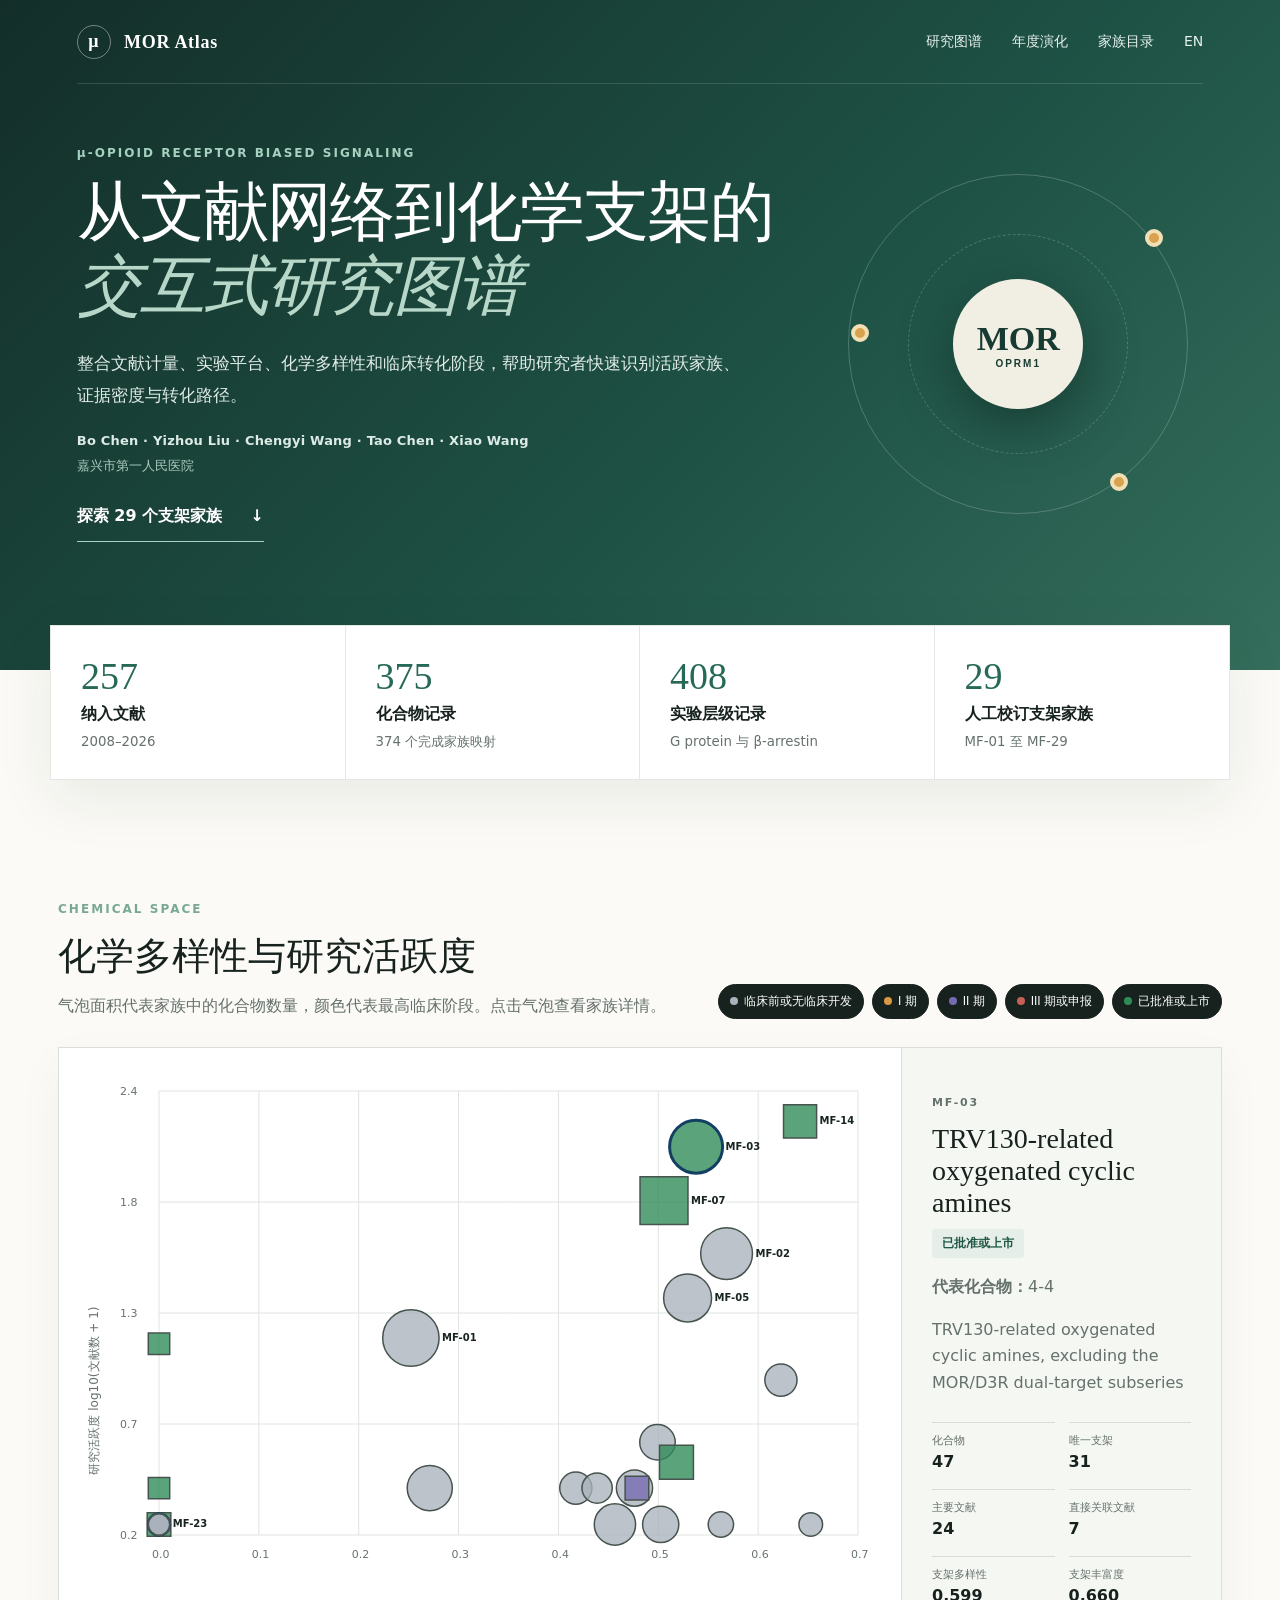
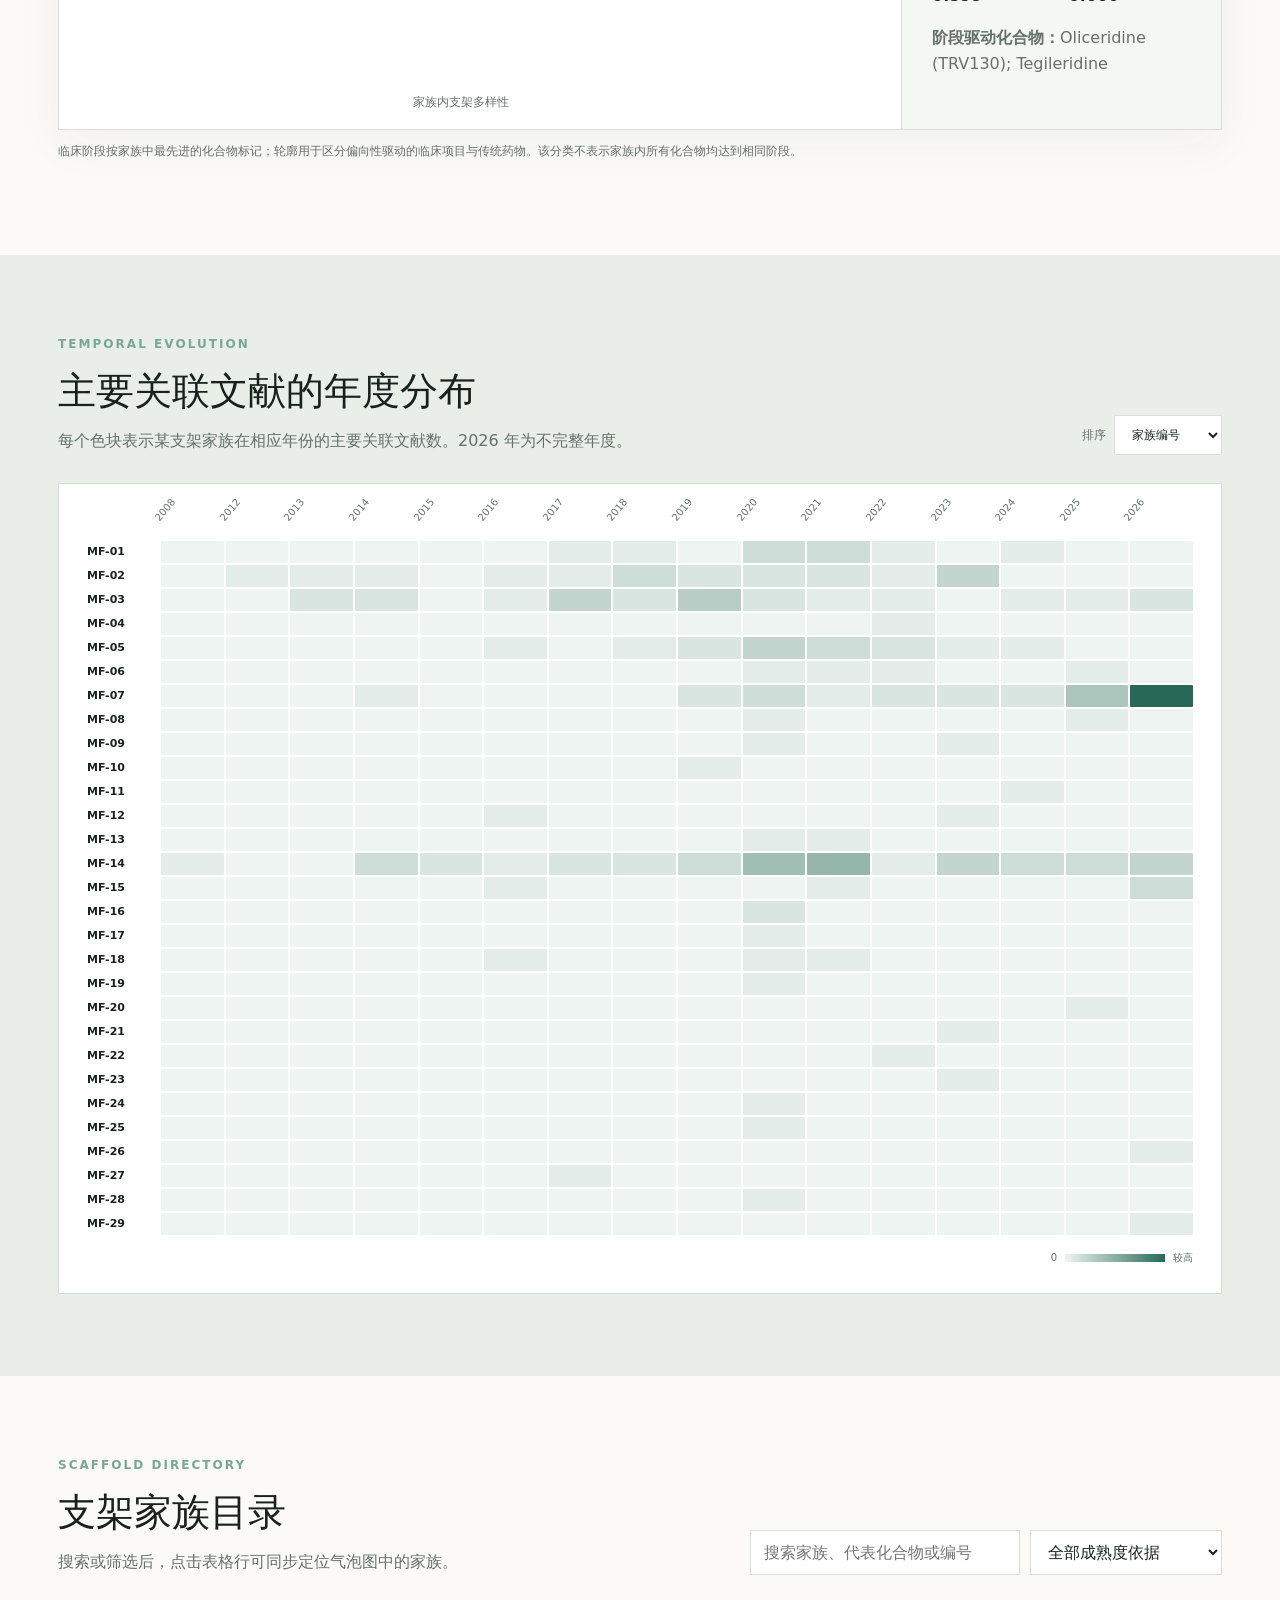
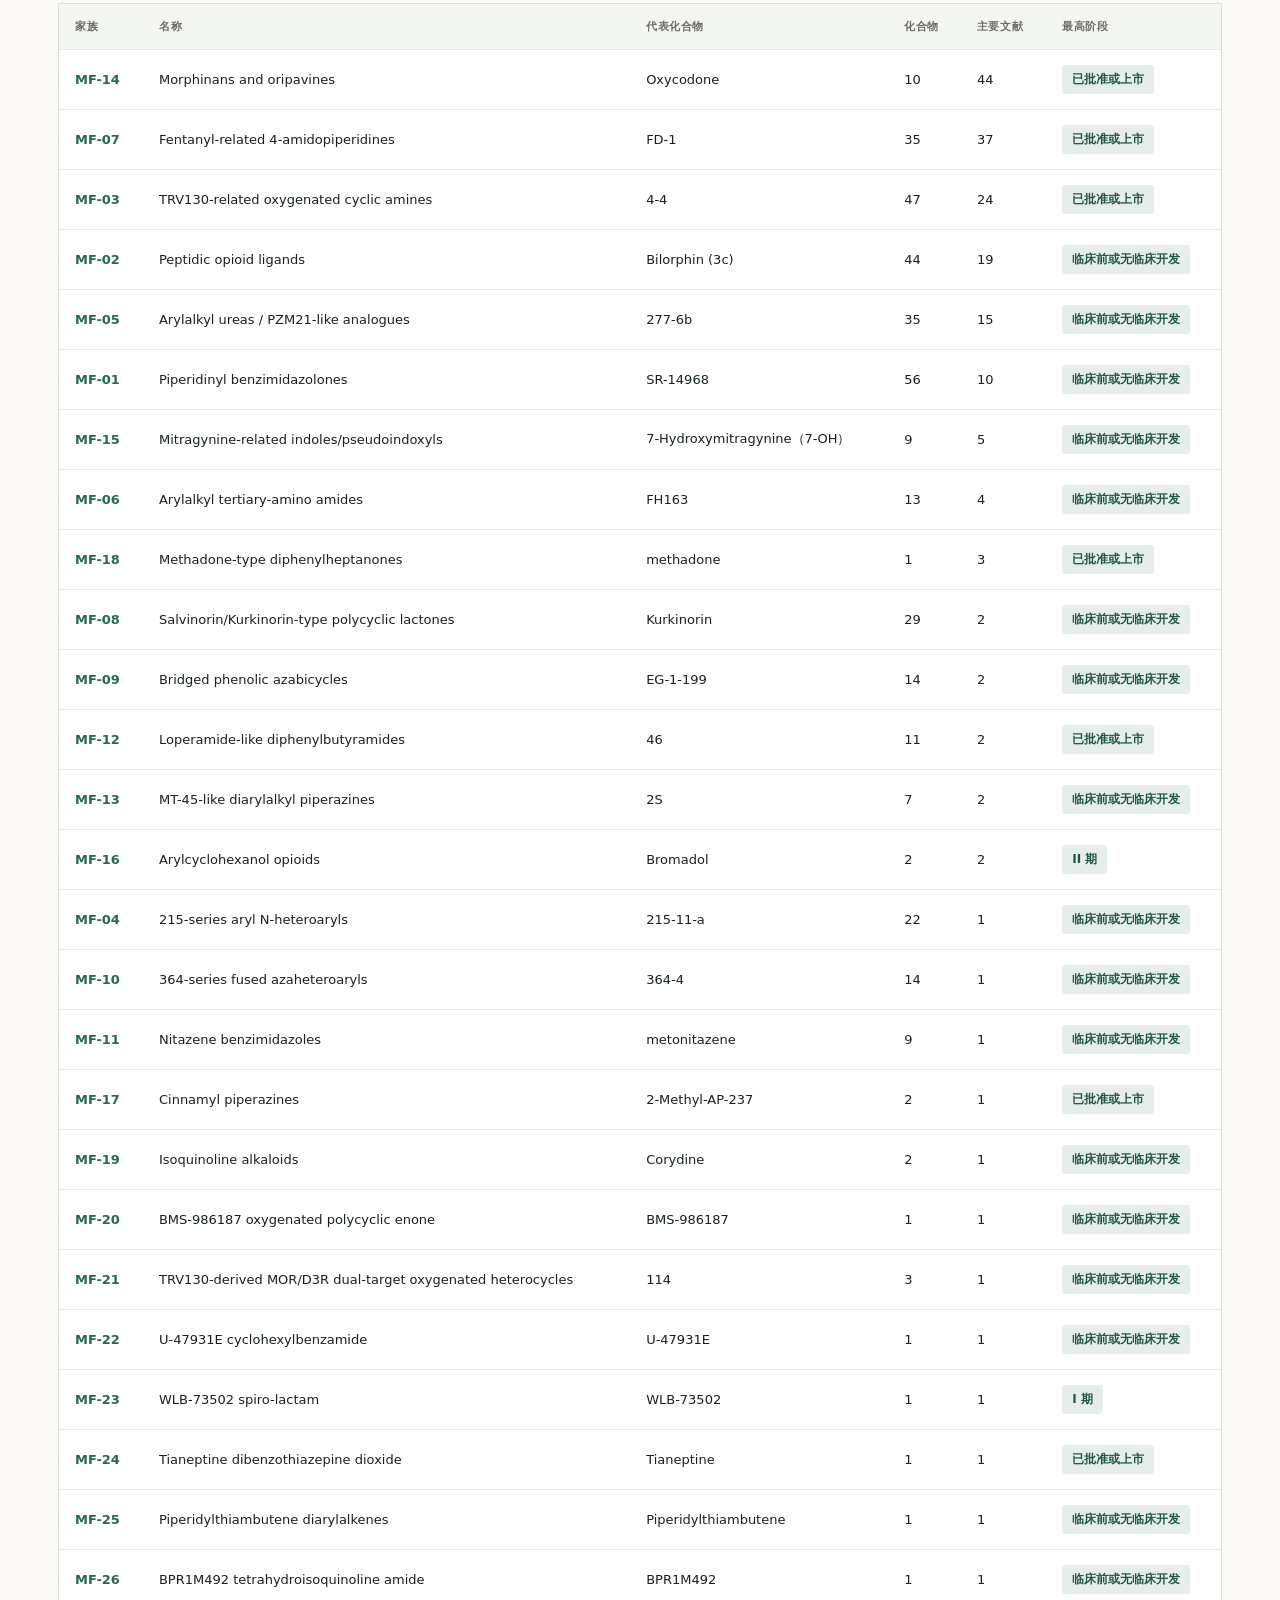
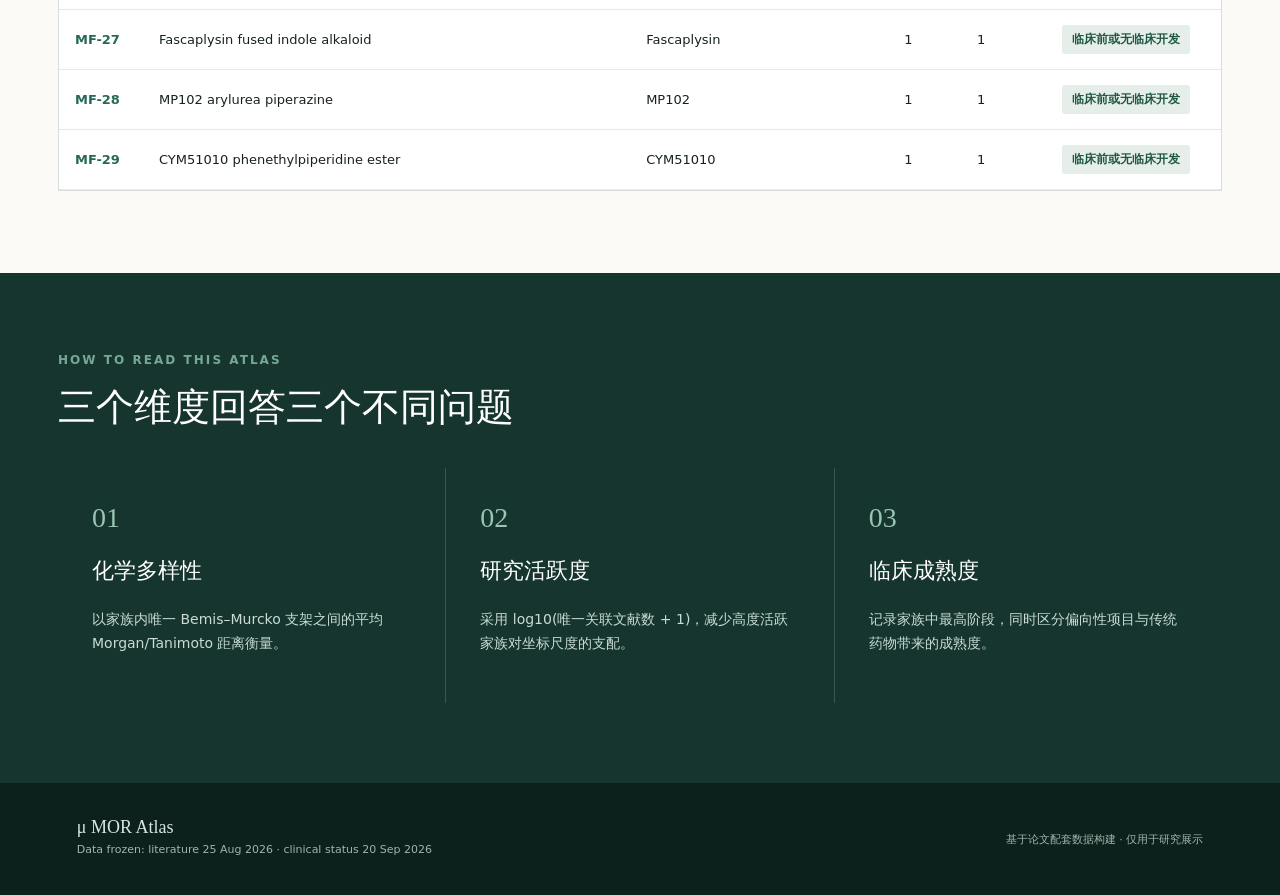
==== index.html @ f61490ff "Publish bilingual MOR research atlas" ====
<!doctype html>
<html lang="zh-CN">
<head>
  <meta charset="utf-8" />
  <meta name="viewport" content="width=device-width, initial-scale=1" />
  <meta name="description" content="Interactive atlas of μ-opioid receptor biased-signaling research, scaffold families, assay activity, and clinical maturity." />
  <title>MOR Biased Signaling Atlas</title>
  <link rel="stylesheet" href="styles.css" />
  <link rel="stylesheet" href="authors.css" />
</head>
<body>
  <header class="hero">
    <nav><a class="brand" href="#top"><span>μ</span> MOR Atlas</a><div class="navlinks"><a href="#map">研究图谱</a><a href="#timeline">年度演化</a><a href="#families">家族目录</a><a class="lang" href="en.html">EN</a></div></nav>
    <div class="hero-grid" id="top">
      <div>
        <p class="eyebrow">μ-OPIOID RECEPTOR BIASED SIGNALING</p>
        <h1>从文献网络到化学支架的<br><em>交互式研究图谱</em></h1>
        <p class="lede">整合文献计量、实验平台、化学多样性和临床转化阶段，帮助研究者快速识别活跃家族、证据密度与转化路径。</p>
        <div class="authors"><strong>Bo Chen · Yizhou Liu · Chengyi Wang · Tao Chen · Xiao Wang</strong><span>嘉兴市第一人民医院</span></div>
        <a class="cta" href="#map">探索 29 个支架家族 <span>↓</span></a>
      </div>
      <div class="hero-orbit" aria-hidden="true"><div class="ring r1"></div><div class="ring r2"></div><div class="core">MOR<small>OPRM1</small></div><i class="dot d1"></i><i class="dot d2"></i><i class="dot d3"></i></div>
    </div>
  </header>

  <main>
    <section class="metrics" aria-label="研究概览">
      <article><strong>257</strong><span>纳入文献</span><small>2008–2026</small></article>
      <article><strong>375</strong><span>化合物记录</span><small>374 个完成家族映射</small></article>
      <article><strong>408</strong><span>实验层级记录</span><small>G protein 与 β-arrestin</small></article>
      <article><strong>29</strong><span>人工校订支架家族</span><small>MF-01 至 MF-29</small></article>
    </section>

    <section class="section" id="map">
      <div class="section-head"><div><p class="eyebrow">CHEMICAL SPACE</p><h2>化学多样性与研究活跃度</h2><p>气泡面积代表家族中的化合物数量，颜色代表最高临床阶段。点击气泡查看家族详情。</p></div><div class="filters" id="stageFilters"></div></div>
      <div class="viz-card bubble-layout">
        <div class="chart-wrap"><canvas id="bubbleChart" aria-label="支架家族化学多样性气泡图"></canvas><div class="axis-y">研究活跃度 log10(文献数 + 1)</div><div class="axis-x">家族内支架多样性</div></div>
        <aside class="detail" id="detailPanel"><p class="detail-kicker">SELECT A FAMILY</p><h3>点击任意气泡</h3><p>查看代表性化合物、文献数量、支架丰富度和临床成熟度。</p></aside>
      </div>
      <p class="note">临床阶段按家族中最先进的化合物标记；轮廓用于区分偏向性驱动的临床项目与传统药物。该分类不表示家族内所有化合物均达到相同阶段。</p>
    </section>

    <section class="section slate" id="timeline">
      <div class="section-head"><div><p class="eyebrow">TEMPORAL EVOLUTION</p><h2>主要关联文献的年度分布</h2><p>每个色块表示某支架家族在相应年份的主要关联文献数。2026 年为不完整年度。</p></div><label class="sorter">排序<select id="heatSort"><option value="id">家族编号</option><option value="total">文献总数</option><option value="recent">近年活跃度</option></select></label></div>
      <div class="heat-card"><div class="heatmap" id="heatmap"></div><div class="scale"><span>0</span><i></i><span>较高</span></div></div>
    </section>

    <section class="section" id="families">
      <div class="section-head"><div><p class="eyebrow">SCAFFOLD DIRECTORY</p><h2>支架家族目录</h2><p>搜索或筛选后，点击表格行可同步定位气泡图中的家族。</p></div><div class="search"><input id="search" type="search" placeholder="搜索家族、代表化合物或编号" /><select id="basisFilter"><option value="all">全部成熟度依据</option><option value="bias">偏向性项目</option><option value="conventional">传统或非偏向性药物</option><option value="preclinical">临床前</option></select></div></div>
      <div class="table-wrap"><table><thead><tr><th>家族</th><th>名称</th><th>代表化合物</th><th>化合物</th><th>主要文献</th><th>最高阶段</th></tr></thead><tbody id="familyRows"></tbody></table></div>
    </section>

    <section class="method">
      <p class="eyebrow">HOW TO READ THIS ATLAS</p><h2>三个维度回答三个不同问题</h2>
      <div class="method-grid"><article><b>01</b><h3>化学多样性</h3><p>以家族内唯一 Bemis–Murcko 支架之间的平均 Morgan/Tanimoto 距离衡量。</p></article><article><b>02</b><h3>研究活跃度</h3><p>采用 log10(唯一关联文献数 + 1)，减少高度活跃家族对坐标尺度的支配。</p></article><article><b>03</b><h3>临床成熟度</h3><p>记录家族中最高阶段，同时区分偏向性项目与传统药物带来的成熟度。</p></article></div>
    </section>
  </main>
  <footer><div><strong>μ MOR Atlas</strong><p>Data frozen: literature 25 Aug 2026 · clinical status 20 Sep 2026</p></div><p>基于论文配套数据构建 · 仅用于研究展示</p></footer>
  <script src="data.js"></script><script src="app.js"></script>
</body>
</html>
---- styles.css ----
:root{--ink:#17221f;--muted:#65716c;--cream:#f4f1e9;--paper:#fbfaf6;--green:#276957;--mint:#8fc0ad;--line:#d9ded8;--orange:#d89942;--purple:#756bb1;--red:#c65f58;--navy:#244b61}*{box-sizing:border-box}html{scroll-behavior:smooth}body{margin:0;background:var(--paper);color:var(--ink);font-family:Inter,"Noto Sans SC","Microsoft YaHei",system-ui,sans-serif}.hero{min-height:670px;background:linear-gradient(135deg,#132e28 0%,#1f5447 62%,#356e5c 100%);color:#fff;padding:0 6vw 64px;overflow:hidden}nav{height:84px;display:flex;align-items:center;justify-content:space-between;border-bottom:1px solid #ffffff24}.brand{color:#fff;text-decoration:none;font:700 18px Georgia,serif;letter-spacing:.04em}.brand span{display:inline-grid;place-items:center;width:34px;height:34px;border:1px solid #ffffff66;border-radius:50%;margin-right:8px}.navlinks{display:flex;gap:30px}.navlinks a{color:#e7f1ed;text-decoration:none;font-size:14px}.hero-grid{max-width:1220px;margin:0 auto;display:grid;grid-template-columns:1.25fr .75fr;align-items:center;min-height:520px}.eyebrow{font-size:12px;letter-spacing:.17em;font-weight:800;color:#78a895;margin:0 0 15px}.hero .eyebrow{color:#a6d0c0}.hero h1{font:500 clamp(42px,5.1vw,72px)/1.14 Georgia,"Times New Roman",serif;margin:0 0 25px;letter-spacing:-.025em}.hero h1 em{color:#b7d8c9;font-weight:400}.lede{max-width:670px;font-size:17px;line-height:1.85;color:#e0ece7}.cta{display:inline-flex;gap:28px;color:#fff;text-decoration:none;border-bottom:1px solid #a6d0c0;padding:14px 0;font-weight:700;margin-top:14px}.hero-orbit{width:370px;height:370px;position:relative;justify-self:end}.ring{position:absolute;border:1px solid #ffffff35;border-radius:50%;inset:15px}.r2{inset:75px;border-style:dashed}.core{position:absolute;inset:120px;background:#f1eee4;color:#173a31;border-radius:50%;display:grid;place-content:center;text-align:center;font:700 34px Georgia,serif;box-shadow:0 16px 50px #0b211b80}.core small{font:600 10px sans-serif;letter-spacing:.2em}.dot{position:absolute;width:18px;height:18px;background:#d9a24e;border:4px solid #f2dfb5;border-radius:50%}.d1{left:18px;top:165px}.d2{right:40px;top:70px}.d3{right:75px;bottom:38px}.metrics{max-width:1180px;margin:-45px auto 40px;background:#fff;display:grid;grid-template-columns:repeat(4,1fr);box-shadow:0 18px 60px #1c302514;border:1px solid #e4e7e2}.metrics article{padding:28px 30px;border-right:1px solid #e4e7e2}.metrics article:last-child{border:0}.metrics strong{font:500 38px Georgia,serif;color:var(--green);display:block}.metrics span{font-weight:750;display:block;margin:6px 0}.metrics small{color:var(--muted)}.section{max-width:1220px;margin:0 auto;padding:82px 28px}.section-head{display:flex;justify-content:space-between;gap:40px;align-items:end;margin-bottom:28px}.section h2,.method h2{font:500 38px Georgia,"Noto Serif SC",serif;margin:0 0 10px}.section-head p:not(.eyebrow){margin:0;color:var(--muted);line-height:1.7;max-width:690px}.viz-card{background:#fff;border:1px solid var(--line);box-shadow:0 16px 45px #23362b0b}.bubble-layout{display:grid;grid-template-columns:minmax(0,1fr) 320px}.chart-wrap{position:relative;padding:25px 25px 48px 58px;min-height:580px}canvas{width:100%;height:500px;display:block}.axis-x{position:absolute;bottom:18px;left:42%;font-size:12px;color:var(--muted)}.axis-y{position:absolute;transform:rotate(-90deg);left:-80px;top:49%;width:230px;text-align:center;font-size:12px;color:var(--muted)}.detail{border-left:1px solid var(--line);padding:35px 30px;background:#f5f7f3}.detail-kicker{font-size:11px;letter-spacing:.16em;color:var(--green);font-weight:800}.detail h3{font:500 28px Georgia,serif;margin:10px 0}.detail p{color:var(--muted);line-height:1.65}.detail dl{display:grid;grid-template-columns:1fr 1fr;gap:14px;margin-top:26px}.detail dl div{border-top:1px solid #d5ddd7;padding-top:10px}.detail dt{font-size:11px;color:var(--muted)}.detail dd{margin:4px 0;font-weight:800}.stage-pill{display:inline-block;padding:6px 10px;border-radius:3px;background:#e6eee9;color:#205846;font-size:12px;font-weight:700}.filters{display:flex;flex-wrap:wrap;gap:8px;justify-content:flex-end}.filter-btn{border:1px solid var(--line);background:#fff;padding:8px 11px;border-radius:20px;cursor:pointer;font-size:12px}.filter-btn.active{background:var(--ink);color:#fff;border-color:var(--ink)}.note{color:var(--muted);font-size:12px;line-height:1.65}.slate{max-width:none;background:#e9eee9;padding-left:max(28px,calc((100vw - 1164px)/2));padding-right:max(28px,calc((100vw - 1164px)/2))}.heat-card{background:#fff;padding:28px;border:1px solid #d5ddd7;overflow:auto}.heatmap{display:grid;min-width:920px;gap:2px;align-items:center}.h-label{font-size:11px;font-weight:700;padding-right:8px}.h-year{font-size:10px;color:var(--muted);transform:rotate(-50deg);transform-origin:left bottom;margin-bottom:16px}.cell{height:22px;border-radius:1px;cursor:pointer;transition:transform .12s}.cell:hover{outline:2px solid var(--ink);transform:scale(1.12);z-index:2}.scale{display:flex;gap:8px;align-items:center;justify-content:flex-end;font-size:10px;color:var(--muted);margin-top:16px}.scale i{display:block;width:100px;height:8px;background:linear-gradient(90deg,#eef4f1,#276957)}select,input{border:1px solid var(--line);background:#fff;padding:11px 13px;color:var(--ink);font:inherit}.sorter{font-size:12px;color:var(--muted)}.sorter select{margin-left:8px}.search{display:flex;gap:10px}.search input{min-width:270px}.table-wrap{overflow:auto;border:1px solid var(--line);background:#fff}table{border-collapse:collapse;width:100%;min-width:850px}th,td{text-align:left;padding:15px 16px;border-bottom:1px solid #e6e9e5;font-size:13px}th{font-size:11px;letter-spacing:.05em;color:var(--muted);background:#f4f6f2;position:sticky;top:0}tbody tr{cursor:pointer}tbody tr:hover{background:#f0f5f1}td:first-child{font-weight:800;color:var(--green)}.method{background:#15352e;color:#fff;padding:80px max(28px,calc((100vw - 1164px)/2))}.method h2{max-width:620px}.method-grid{display:grid;grid-template-columns:repeat(3,1fr);gap:1px;background:#ffffff2b;margin-top:35px}.method-grid article{background:#15352e;padding:34px}.method-grid b{color:#9ac4b4;font:500 28px Georgia,serif}.method-grid h3{font:500 22px Georgia,serif}.method-grid p{color:#c9dcd5;line-height:1.7;font-size:14px}footer{display:flex;justify-content:space-between;align-items:center;padding:34px 6vw;background:#0c211c;color:#d8e5e0}footer strong{font:500 18px Georgia,serif}footer p{font-size:11px;color:#9db6ac;margin:5px 0}@media(max-width:850px){.navlinks{display:none}.hero-grid{grid-template-columns:1fr}.hero-orbit{display:none}.metrics{grid-template-columns:1fr 1fr;margin:0}.section-head{align-items:flex-start;flex-direction:column}.bubble-layout{grid-template-columns:1fr}.detail{border-left:0;border-top:1px solid var(--line)}.method-grid{grid-template-columns:1fr}.search{width:100%;flex-direction:column}.search input{min-width:0}.hero{min-height:600px}.chart-wrap{min-height:480px;padding-left:45px}canvas{height:410px}}
---- authors.css ----
.authors {
  display: flex;
  flex-direction: column;
  gap: 5px;
  margin: 20px 0 2px;
  color: #dcebe5;
  font-size: 13px;
  line-height: 1.55;
}

.authors strong {
  font-weight: 700;
  letter-spacing: 0.015em;
}

.authors span {
  color: #aac9bd;
}
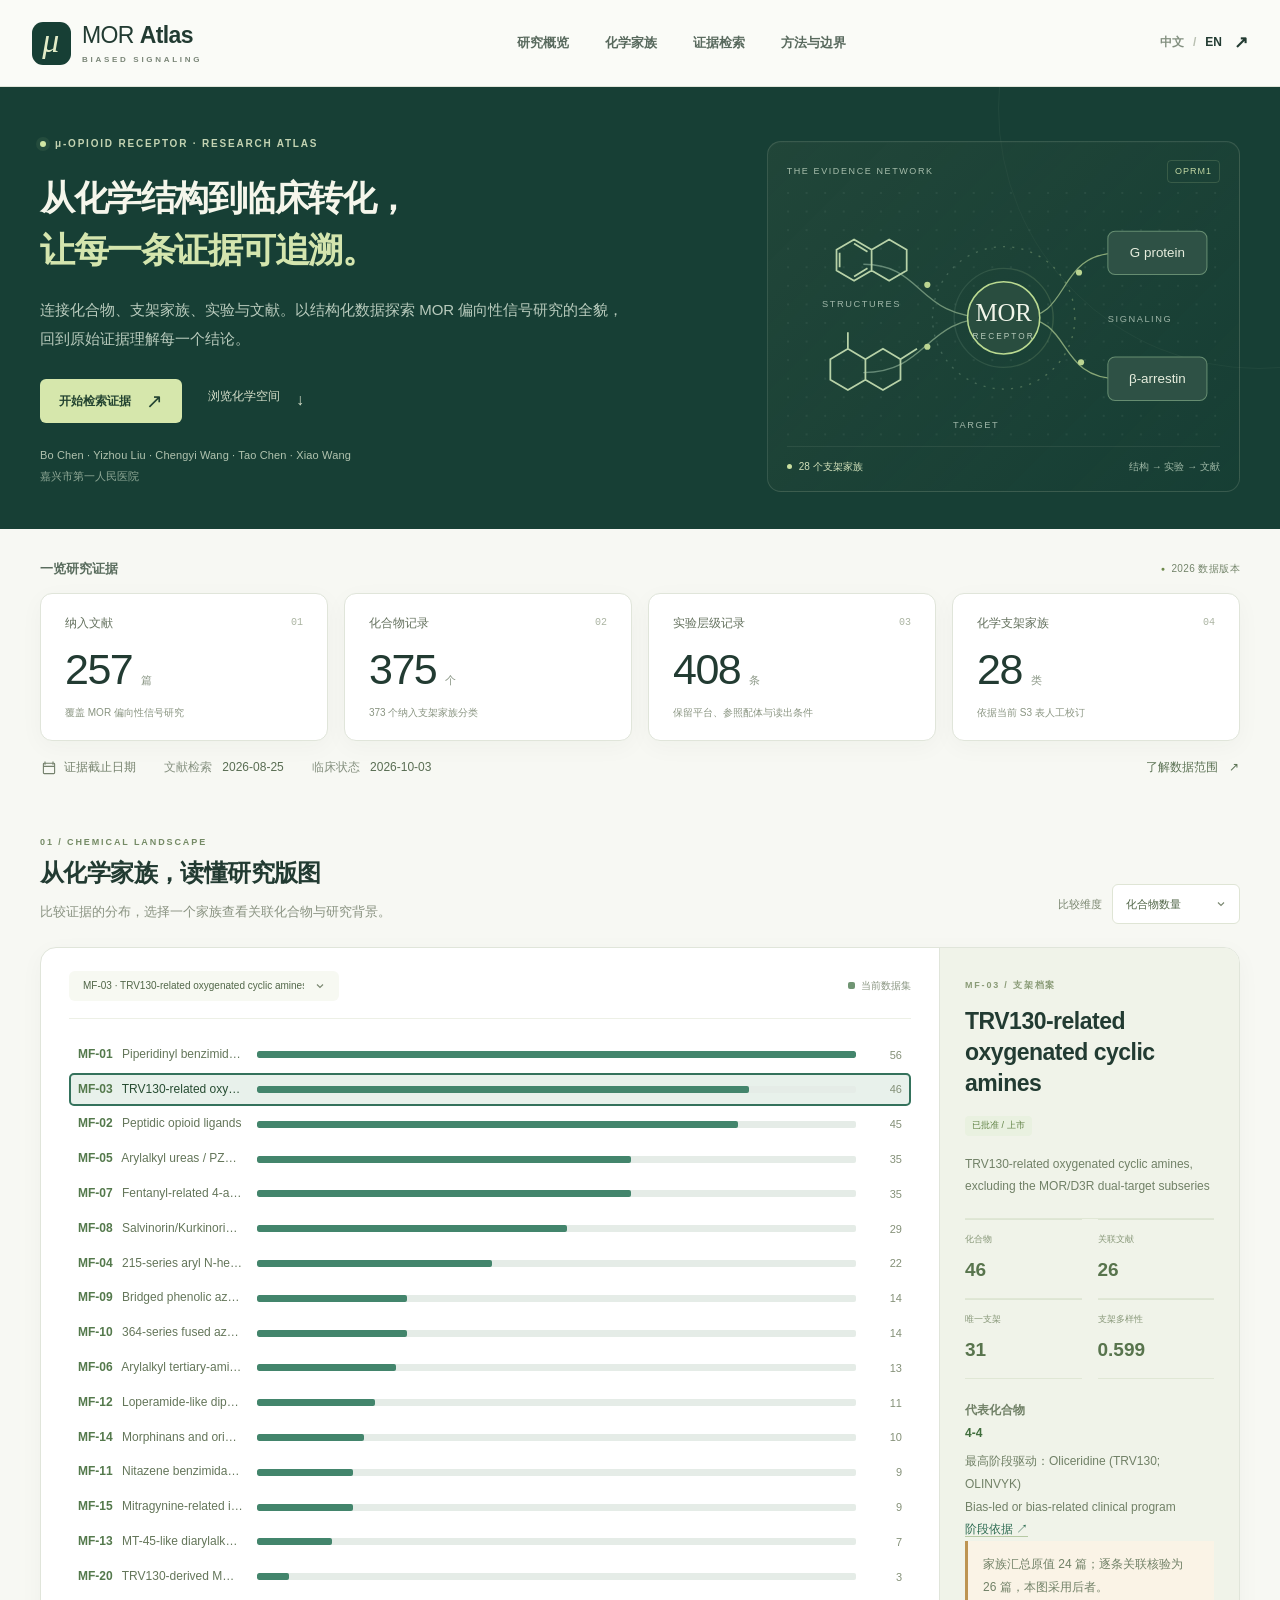
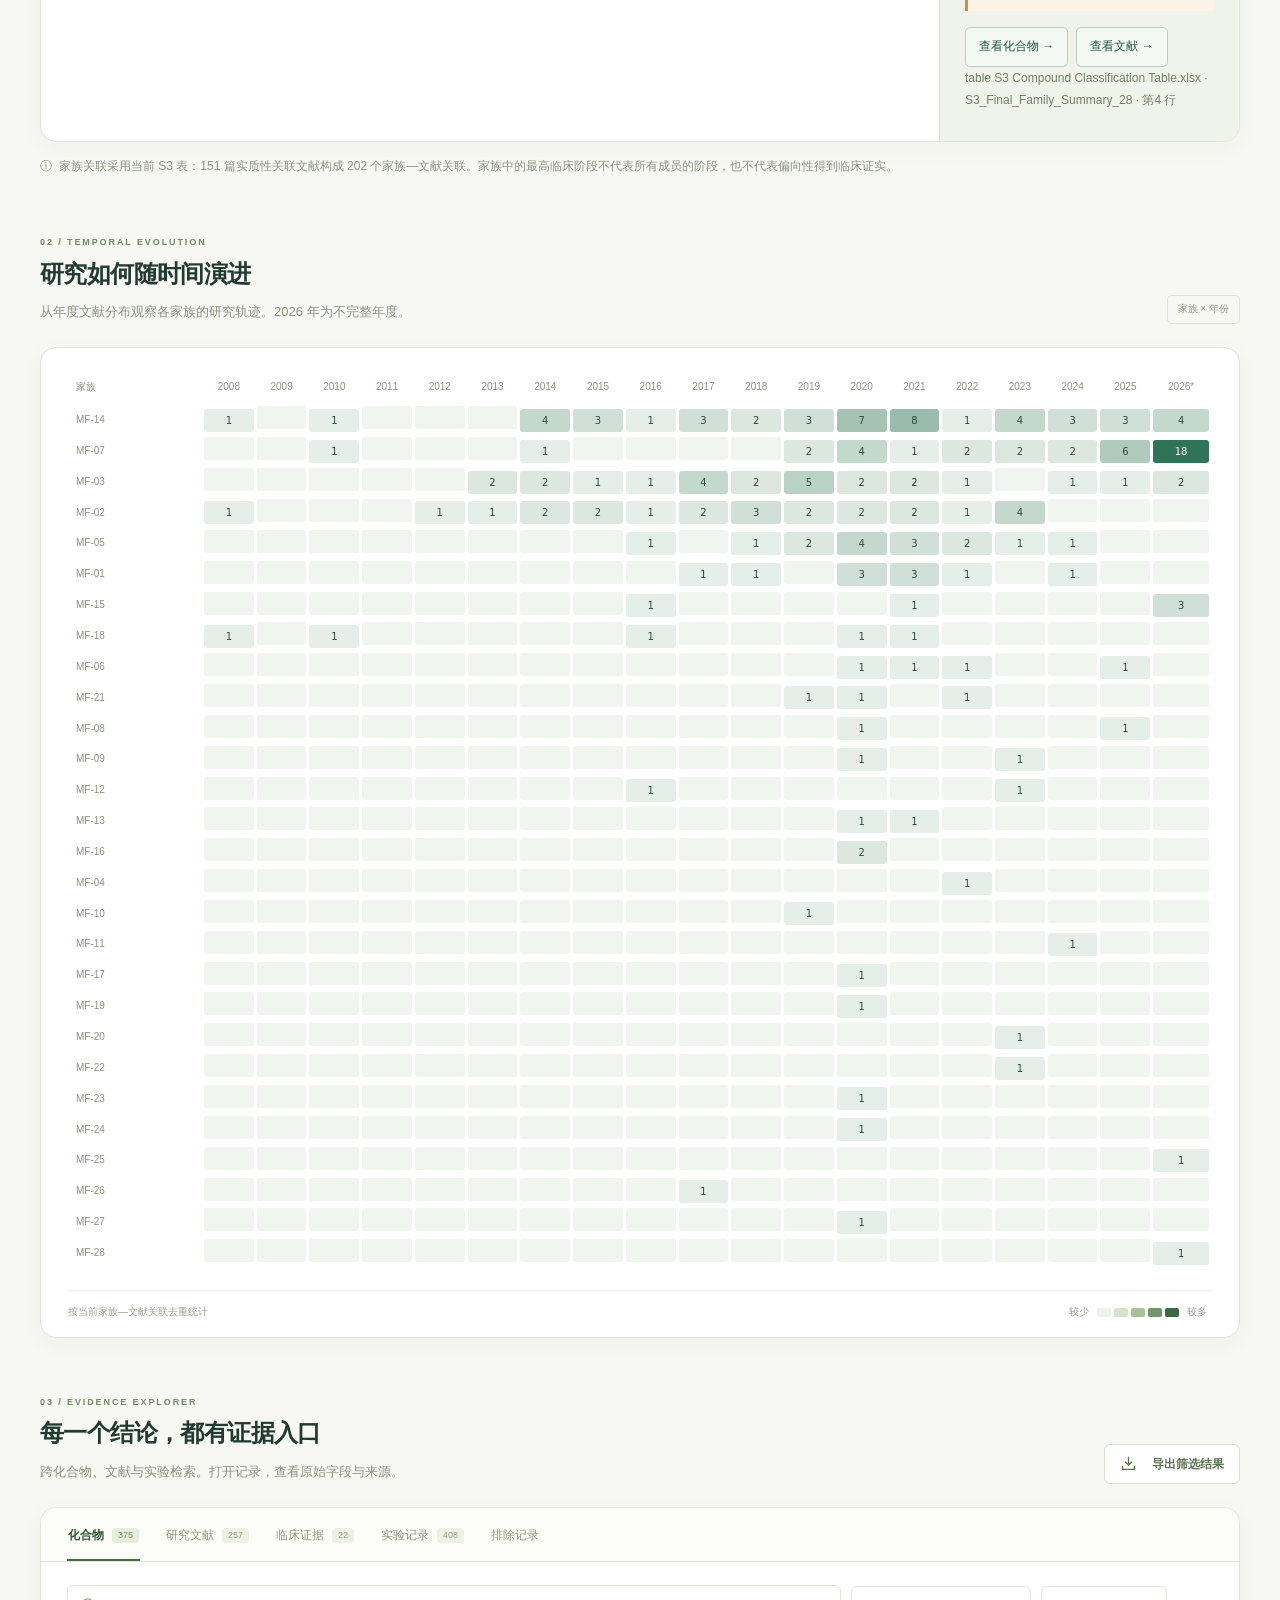
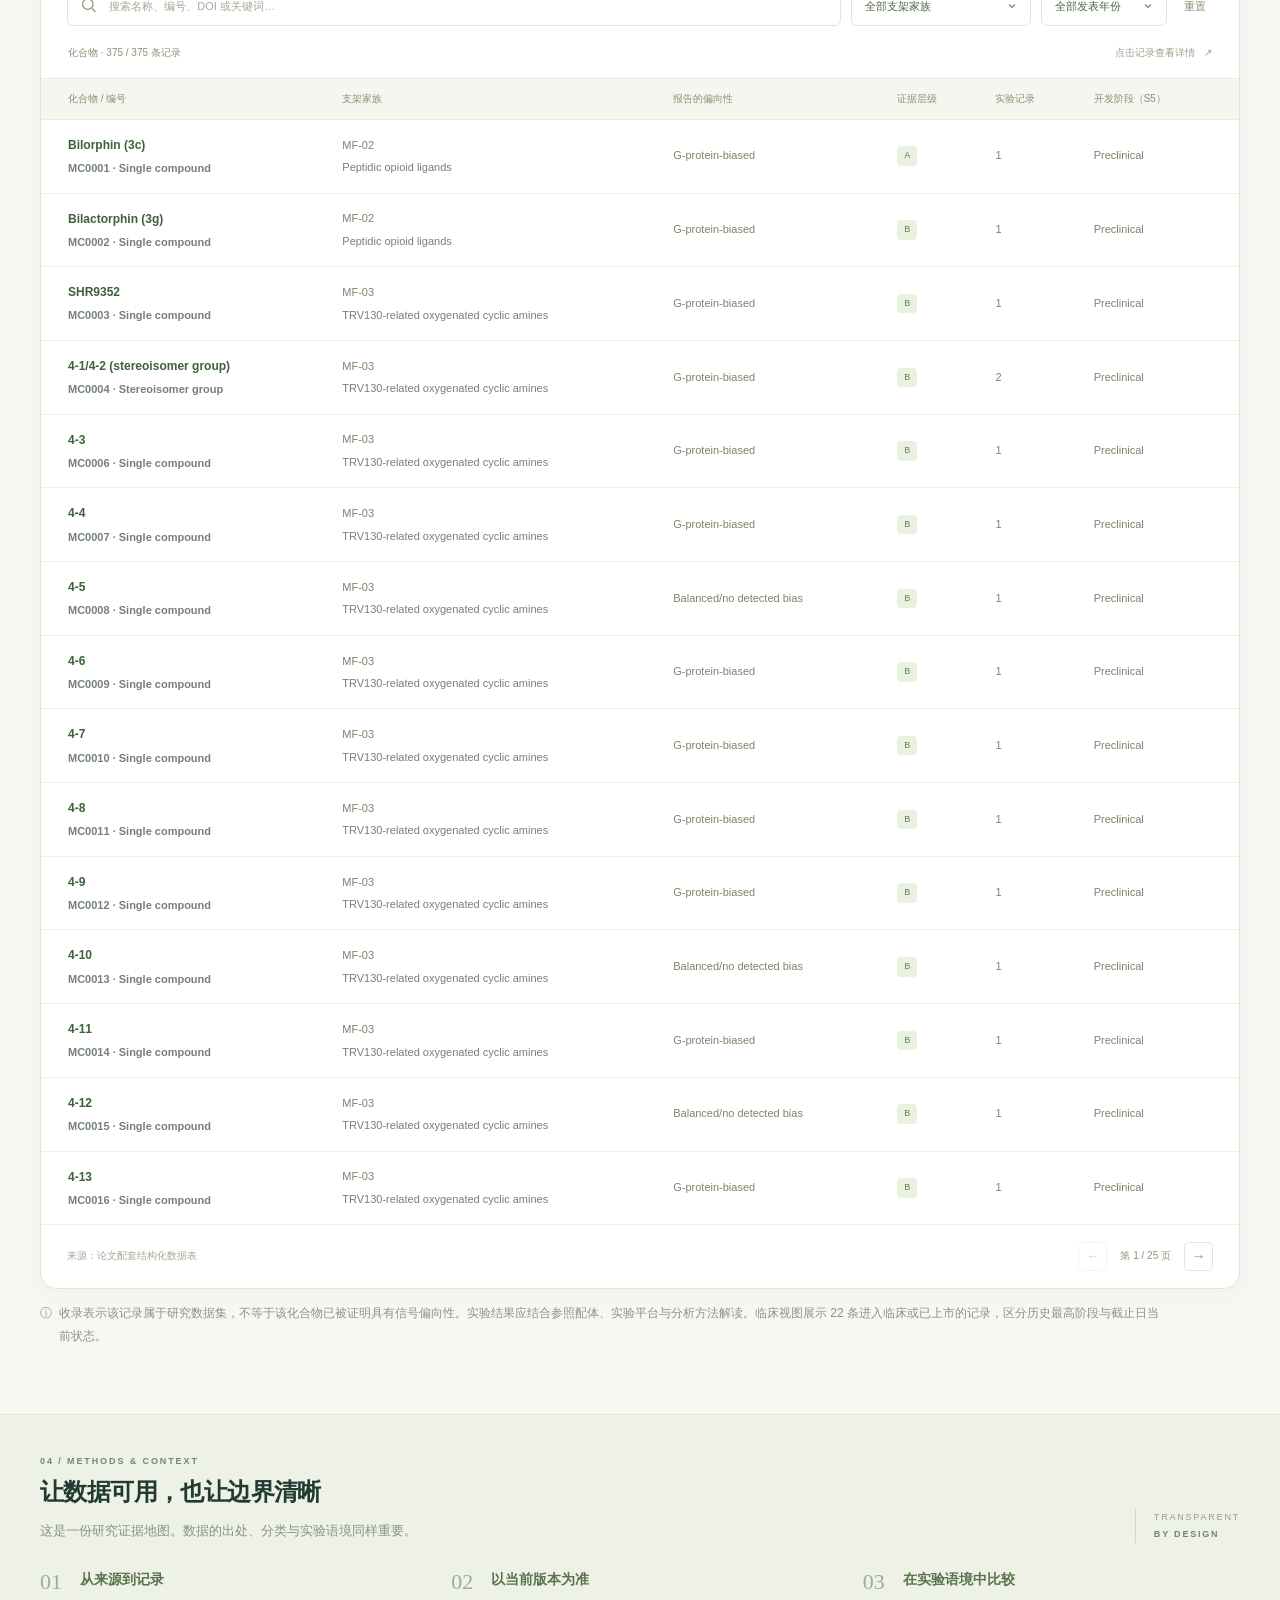
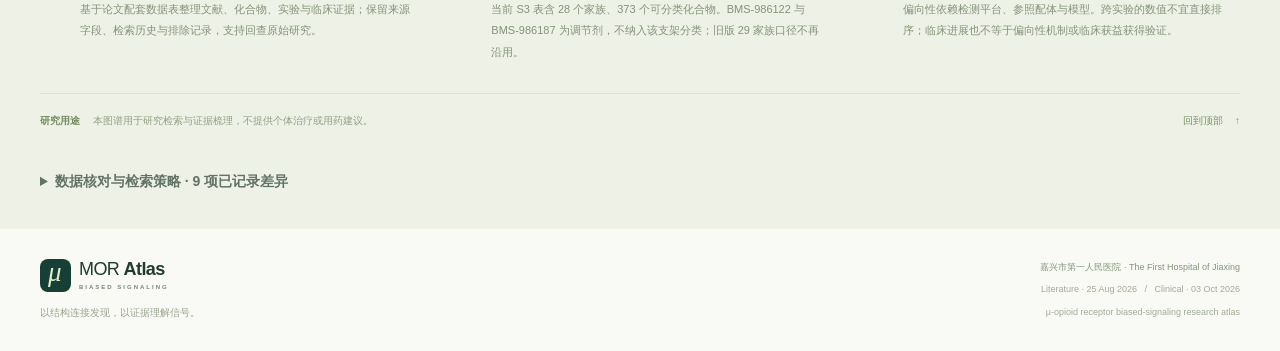
==== commit 6ccf88c4: "Update MOR atlas: 28 families, linked evidence, bilingual search and CSV export" ====
--- a/index.html
+++ b/index.html
@@ -1,61 +1,16 @@
-<!doctype html>
-<html lang="zh-CN">
-<head>
-  <meta charset="utf-8" />
-  <meta name="viewport" content="width=device-width, initial-scale=1" />
-  <meta name="description" content="Interactive atlas of μ-opioid receptor biased-signaling research, scaffold families, assay activity, and clinical maturity." />
-  <title>MOR Biased Signaling Atlas</title>
-  <link rel="stylesheet" href="styles.css" />
-  <link rel="stylesheet" href="authors.css" />
-</head>
-<body>
-  <header class="hero">
-    <nav><a class="brand" href="#top"><span>μ</span> MOR Atlas</a><div class="navlinks"><a href="#map">研究图谱</a><a href="#timeline">年度演化</a><a href="#families">家族目录</a><a class="lang" href="en.html">EN</a></div></nav>
-    <div class="hero-grid" id="top">
-      <div>
-        <p class="eyebrow">μ-OPIOID RECEPTOR BIASED SIGNALING</p>
-        <h1>从文献网络到化学支架的<br><em>交互式研究图谱</em></h1>
-        <p class="lede">整合文献计量、实验平台、化学多样性和临床转化阶段，帮助研究者快速识别活跃家族、证据密度与转化路径。</p>
-        <div class="authors"><strong>Bo Chen · Yizhou Liu · Chengyi Wang · Tao Chen · Xiao Wang</strong><span>嘉兴市第一人民医院</span></div>
-        <a class="cta" href="#map">探索 29 个支架家族 <span>↓</span></a>
-      </div>
-      <div class="hero-orbit" aria-hidden="true"><div class="ring r1"></div><div class="ring r2"></div><div class="core">MOR<small>OPRM1</small></div><i class="dot d1"></i><i class="dot d2"></i><i class="dot d3"></i></div>
-    </div>
-  </header>
-
-  <main>
-    <section class="metrics" aria-label="研究概览">
-      <article><strong>257</strong><span>纳入文献</span><small>2008–2026</small></article>
-      <article><strong>375</strong><span>化合物记录</span><small>374 个完成家族映射</small></article>
-      <article><strong>408</strong><span>实验层级记录</span><small>G protein 与 β-arrestin</small></article>
-      <article><strong>29</strong><span>人工校订支架家族</span><small>MF-01 至 MF-29</small></article>
-    </section>
-
-    <section class="section" id="map">
-      <div class="section-head"><div><p class="eyebrow">CHEMICAL SPACE</p><h2>化学多样性与研究活跃度</h2><p>气泡面积代表家族中的化合物数量，颜色代表最高临床阶段。点击气泡查看家族详情。</p></div><div class="filters" id="stageFilters"></div></div>
-      <div class="viz-card bubble-layout">
-        <div class="chart-wrap"><canvas id="bubbleChart" aria-label="支架家族化学多样性气泡图"></canvas><div class="axis-y">研究活跃度 log10(文献数 + 1)</div><div class="axis-x">家族内支架多样性</div></div>
-        <aside class="detail" id="detailPanel"><p class="detail-kicker">SELECT A FAMILY</p><h3>点击任意气泡</h3><p>查看代表性化合物、文献数量、支架丰富度和临床成熟度。</p></aside>
-      </div>
-      <p class="note">临床阶段按家族中最先进的化合物标记；轮廓用于区分偏向性驱动的临床项目与传统药物。该分类不表示家族内所有化合物均达到相同阶段。</p>
-    </section>
-
-    <section class="section slate" id="timeline">
-      <div class="section-head"><div><p class="eyebrow">TEMPORAL EVOLUTION</p><h2>主要关联文献的年度分布</h2><p>每个色块表示某支架家族在相应年份的主要关联文献数。2026 年为不完整年度。</p></div><label class="sorter">排序<select id="heatSort"><option value="id">家族编号</option><option value="total">文献总数</option><option value="recent">近年活跃度</option></select></label></div>
-      <div class="heat-card"><div class="heatmap" id="heatmap"></div><div class="scale"><span>0</span><i></i><span>较高</span></div></div>
-    </section>
-
-    <section class="section" id="families">
-      <div class="section-head"><div><p class="eyebrow">SCAFFOLD DIRECTORY</p><h2>支架家族目录</h2><p>搜索或筛选后，点击表格行可同步定位气泡图中的家族。</p></div><div class="search"><input id="search" type="search" placeholder="搜索家族、代表化合物或编号" /><select id="basisFilter"><option value="all">全部成熟度依据</option><option value="bias">偏向性项目</option><option value="conventional">传统或非偏向性药物</option><option value="preclinical">临床前</option></select></div></div>
-      <div class="table-wrap"><table><thead><tr><th>家族</th><th>名称</th><th>代表化合物</th><th>化合物</th><th>主要文献</th><th>最高阶段</th></tr></thead><tbody id="familyRows"></tbody></table></div>
-    </section>
-
-    <section class="method">
-      <p class="eyebrow">HOW TO READ THIS ATLAS</p><h2>三个维度回答三个不同问题</h2>
-      <div class="method-grid"><article><b>01</b><h3>化学多样性</h3><p>以家族内唯一 Bemis–Murcko 支架之间的平均 Morgan/Tanimoto 距离衡量。</p></article><article><b>02</b><h3>研究活跃度</h3><p>采用 log10(唯一关联文献数 + 1)，减少高度活跃家族对坐标尺度的支配。</p></article><article><b>03</b><h3>临床成熟度</h3><p>记录家族中最高阶段，同时区分偏向性项目与传统药物带来的成熟度。</p></article></div>
-    </section>
-  </main>
-  <footer><div><strong>μ MOR Atlas</strong><p>Data frozen: literature 25 Aug 2026 · clinical status 20 Sep 2026</p></div><p>基于论文配套数据构建 · 仅用于研究展示</p></footer>
-  <script src="data.js"></script><script src="app.js"></script>
-</body>
-</html>
+<!doctype html>
+<html lang="zh-CN">
+<head><meta charset="utf-8"><meta name="viewport" content="width=device-width, initial-scale=1"><meta name="theme-color" content="#173f35"><meta name="description" content="MOR Atlas：整合 257 篇文献、375 个化合物与 408 条实验记录的 μ-阿片受体偏向性信号研究图谱。"><title>MOR Atlas · μ-阿片受体偏向性信号研究图谱</title><link rel="stylesheet" href="styles.css"><link rel="stylesheet" href="authors.css"><link rel="stylesheet" href="interactions.css"></head>
+<body>
+<a class="skip-link" href="#explorer">跳至证据检索</a>
+<header class="site-header" id="top"><nav class="nav-shell" aria-label="主导航"><a class="brand" href="#top" aria-label="MOR Atlas 首页"><span class="brand-symbol">μ</span><span>MOR <b>Atlas</b><small>BIASED SIGNALING</small></span></a><div class="nav-links"><a href="#overview">研究概览</a><a href="#families">化学家族</a><a href="#explorer">证据检索</a><a href="#methods">方法与边界</a></div><a class="language-link" href="en.html" lang="en" hreflang="en" aria-label="Switch to English"><span>中文</span><i aria-hidden="true">/</i> EN <span aria-hidden="true">↗</span></a></nav></header>
+<main>
+<section class="hero" aria-labelledby="hero-title"><div class="hero-inner"><div class="hero-copy"><p class="eyebrow light"><span class="status-dot" aria-hidden="true"></span> μ-OPIOID RECEPTOR · RESEARCH ATLAS</p><h1 id="hero-title">从化学结构到临床转化，<br><em>让每一条证据可追溯。</em></h1><p class="hero-description">连接化合物、支架家族、实验与文献。以结构化数据探索 MOR 偏向性信号研究的全貌，回到原始证据理解每一个结论。</p><div class="hero-actions"><a class="button button-lime" href="#explorer">开始检索证据 <span aria-hidden="true">↗</span></a><a class="hero-text-link" href="#families">浏览化学空间 <span aria-hidden="true">↓</span></a></div><div class="authors"><strong>Bo Chen · Yizhou Liu · Chengyi Wang · Tao Chen · Xiao Wang</strong><span>嘉兴市第一人民医院</span></div></div>
+<div class="evidence-visual" aria-label="概念性证据路径：化学结构经 MOR 靶点关联实验与文献"><div class="visual-heading"><span>THE EVIDENCE NETWORK</span><span class="visual-tag">OPRM1</span></div><svg class="network-svg" viewBox="0 0 420 245" role="img" aria-labelledby="network-title"><title id="network-title">结构、靶点、信号通路和证据的概念关联图</title><defs><pattern id="dotgrid" width="18" height="18" patternUnits="userSpaceOnUse"><circle cx="1" cy="1" r=".7" fill="#b1c9b8" opacity=".2"/></pattern><linearGradient id="pathgrad"><stop stop-color="#87ab97"/><stop offset="1" stop-color="#c9e399"/></linearGradient></defs><rect width="420" height="245" fill="url(#dotgrid)"/><g fill="none" stroke="url(#pathgrad)" stroke-width="1.3" opacity=".65"><path d="M74 70C133 70 125 122 198 122M74 175C137 175 133 122 198 122M226 122C276 122 260 59 322 59M226 122C277 122 261 181 322 181"/><circle cx="210" cy="122" r="69" stroke-dasharray="2 7" opacity=".5"/><circle cx="210" cy="122" r="48" opacity=".25"/></g><g stroke="#b8d2a8" stroke-width="1.7" fill="none"><path d="M48 56l17-10 17 10v20L65 86 48 76zM51 59v14m14-23 13 8m0 16-13 8M82 56l17-10 17 10v20L99 86 82 76"/><path d="M42 162l17-10 17 10v20l-17 10-17-10zM76 162l17-10 17 10v20l-17 10-17-10M110 162l16-10M59 152v-16"/></g><circle cx="210" cy="122" r="35" fill="#294d3f" stroke="#bada91" stroke-width="1.5"/><text x="210" y="125" text-anchor="middle" fill="#f1f5e9" font-size="24" font-family="Georgia,serif">MOR</text><text x="210" y="142" text-anchor="middle" fill="#b6c9b9" font-size="8" letter-spacing="2">RECEPTOR</text><g fill="#bbd591"><circle cx="136" cy="90" r="3"/><circle cx="136" cy="150" r="3"/><circle cx="283" cy="78" r="3"/><circle cx="285" cy="165" r="3"/></g><g><rect x="311" y="38" width="96" height="42" rx="7" fill="#2e5145" stroke="#668d71"/><text x="359" y="63" text-anchor="middle" fill="#e6eddd" font-size="13">G protein</text><rect x="311" y="160" width="96" height="42" rx="7" fill="#2e5145" stroke="#668d71"/><text x="359" y="185" text-anchor="middle" fill="#e6eddd" font-size="13">β-arrestin</text></g><g fill="#9eb5a7" font-size="9" letter-spacing="1.5"><text x="34" y="111">STRUCTURES</text><text x="161" y="229">TARGET</text><text x="311" y="126">SIGNALING</text></g></svg><div class="visual-foot"><span><i aria-hidden="true"></i> 28 个支架家族</span><span>结构 → 实验 → 文献</span></div></div></div></section>
+<section class="overview section-shell" id="overview" aria-labelledby="overview-title"><div class="overview-caption"><h2 id="overview-title">一览研究证据</h2><span class="edition-label"><span aria-hidden="true">●</span> 2026 数据版本</span></div><div class="metrics"><article class="metric"><div class="metric-top"><span>纳入文献</span><span class="metric-index">01</span></div><strong>257<span>篇</span></strong><p>覆盖 MOR 偏向性信号研究</p></article><article class="metric"><div class="metric-top"><span>化合物记录</span><span class="metric-index">02</span></div><strong>375<span>个</span></strong><p>373 个纳入支架家族分类</p></article><article class="metric"><div class="metric-top"><span>实验层级记录</span><span class="metric-index">03</span></div><strong>408<span>条</span></strong><p>保留平台、参照配体与读出条件</p></article><article class="metric"><div class="metric-top"><span>化学支架家族</span><span class="metric-index">04</span></div><strong>28<span>类</span></strong><p>依据当前 S3 表人工校订</p></article></div><div class="cutoff-strip"><span class="cutoff-label"><svg viewBox="0 0 20 20" width="16" height="16" aria-hidden="true"><path d="M5 2v4m10-4v4M3 8h14M4 4h12a1 1 0 0 1 1 1v11a1 1 0 0 1-1 1H4a1 1 0 0 1-1-1V5a1 1 0 0 1 1-1Z" fill="none" stroke="currentColor" stroke-width="1.4"/></svg>证据截止日期</span><span>文献检索 <b>2026-08-25</b></span><span>临床状态 <b>2026-10-03</b></span><a href="#methods">了解数据范围 <span aria-hidden="true">↗</span></a></div></section>
+<section class="section-shell section" id="families" aria-labelledby="families-title"><div class="section-heading"><div><p class="eyebrow">01 / CHEMICAL LANDSCAPE</p><h2 id="families-title">从化学家族，读懂研究版图</h2><p>比较证据的分布，选择一个家族查看关联化合物与研究背景。</p></div><label class="select-label" for="familyMetric">比较维度<select id="familyMetric"><option value="compounds">化合物数量</option><option value="publications">关联文献数量</option><option value="diversity">多样性 × 活跃度</option></select></label></div><div class="landscape-card"><div class="family-chart-panel"><div class="panel-topline"><label class="family-selector-label" for="familySelect"><span class="sr-only">选择支架家族</span><select id="familySelect" aria-label="选择支架家族"><option>28 个家族 · 点击查看详情</option></select></label><span class="chart-key"><i aria-hidden="true"></i> 当前数据集</span></div><div id="familyChart" class="family-chart" aria-label="化学支架家族比较图"><p class="loading-state">正在载入家族数据…</p></div></div><aside class="family-detail" id="familyDetail" aria-label="选中家族详情"><p class="eyebrow">FAMILY PROFILE</p><h3>选择一个支架家族</h3><p>查看化合物、关联文献与临床成熟度。</p></aside></div><p class="section-note"><span aria-hidden="true">ⓘ</span> 家族关联采用当前 S3 表：151 篇实质性关联文献构成 202 个家族—文献关联。家族中的最高临床阶段不代表所有成员的阶段，也不代表偏向性得到临床证实。</p></section>
+<section class="section-shell section" id="timeline" aria-labelledby="timeline-title"><div class="section-heading"><div><p class="eyebrow">02 / TEMPORAL EVOLUTION</p><h2 id="timeline-title">研究如何随时间演进</h2><p>从年度文献分布观察各家族的研究轨迹。2026 年为不完整年度。</p></div><span class="subtle-tag">家族 × 年份</span></div><div class="timeline-card"><div class="heatmap-scroll" id="timelineChart" aria-label="支架家族年度文献分布"><p class="loading-state">正在载入年度分布…</p></div><div class="heatmap-footer"><span>按当前家族—文献关联去重统计</span><div class="heat-legend"><span>较少</span><i></i><i></i><i></i><i></i><i></i><span>较多</span></div></div></div></section>
+<section class="section-shell section explorer-section" id="explorer" aria-labelledby="explorer-title"><div class="section-heading"><div><p class="eyebrow">03 / EVIDENCE EXPLORER</p><h2 id="explorer-title">每一个结论，都有证据入口</h2><p>跨化合物、文献与实验检索。打开记录，查看原始字段与来源。</p></div><button id="exportCsv" class="button button-outline" type="button"><svg viewBox="0 0 20 20" width="17" height="17" aria-hidden="true"><path d="M10 2v10m-4-4 4 4 4-4M3 13v4h14v-4" stroke="currentColor" stroke-width="1.5" fill="none"/></svg>导出筛选结果</button></div><div class="explorer-card"><div class="evidence-tabs" role="tablist" aria-label="证据类型"><button type="button" class="active" role="tab" aria-selected="true" aria-controls="evidencePanel" data-tab="compounds">化合物 <span>375</span></button><button type="button" role="tab" aria-selected="false" aria-controls="evidencePanel" data-tab="literature">研究文献 <span>257</span></button><button type="button" role="tab" aria-selected="false" aria-controls="evidencePanel" data-tab="clinical">临床证据 <span>22</span></button><button type="button" role="tab" aria-selected="false" aria-controls="evidencePanel" data-tab="assays">实验记录 <span>408</span></button><button type="button" role="tab" aria-selected="false" aria-controls="evidencePanel" data-tab="exclusions">排除记录</button></div><div id="evidencePanel" role="tabpanel" aria-label="证据检索结果"><div class="filter-toolbar"><div class="search-field"><svg viewBox="0 0 20 20" width="19" height="19" aria-hidden="true"><circle cx="8.5" cy="8.5" r="5.7" stroke="currentColor" fill="none" stroke-width="1.5"/><path d="m13 13 4 4" stroke="currentColor" stroke-width="1.5"/></svg><label class="sr-only" for="evidenceSearch">搜索证据</label><input id="evidenceSearch" type="search" placeholder="搜索名称、编号、DOI 或关键词…" autocomplete="off"></div><label class="sr-only" for="familyFilter">筛选支架家族</label><select id="familyFilter"><option value="all">全部支架家族</option></select><label class="sr-only" for="yearFilter">筛选发表年份</label><select id="yearFilter"><option value="all">全部年份</option></select><button id="resetFilters" class="reset-button" type="button">重置</button></div><div class="results-heading"><p id="resultCount" role="status" aria-live="polite">正在载入记录…</p><span>点击记录查看详情 <span aria-hidden="true">↗</span></span></div><div class="table-scroll"><table id="evidenceTable"><caption class="sr-only">当前筛选条件下的证据记录</caption><thead id="evidenceHead"></thead><tbody id="evidenceRows"></tbody></table></div><div class="pagination"><span class="table-source">来源：论文配套结构化数据表</span><div class="pagination-controls"><button id="prevPage" type="button" aria-label="上一页">←</button><span id="pageInfo">1 / 1</span><button id="nextPage" type="button" aria-label="下一页">→</button></div></div></div></div><p class="section-note"><span aria-hidden="true">ⓘ</span> 收录表示该记录属于研究数据集，不等于该化合物已被证明具有信号偏向性。实验结果应结合参照配体、实验平台与分析方法解读。临床视图展示 22 条进入临床或已上市的记录，区分历史最高阶段与截止日当前状态。</p></section>
+<section class="methods-section" id="methods" aria-labelledby="methods-title"><div class="section-shell"><div class="section-heading"><div><p class="eyebrow">04 / METHODS & CONTEXT</p><h2 id="methods-title">让数据可用，也让边界清晰</h2><p>这是一份研究证据地图。数据的出处、分类与实验语境同样重要。</p></div><span class="method-seal">TRANSPARENT<br><strong>BY DESIGN</strong></span></div><div class="method-grid"><article><span class="method-number">01</span><h3>从来源到记录</h3><p>基于论文配套数据表整理文献、化合物、实验与临床证据；保留来源字段、检索历史与排除记录，支持回查原始研究。</p></article><article><span class="method-number">02</span><h3>以当前版本为准</h3><p>当前 S3 表含 28 个家族、373 个可分类化合物。BMS-986122 与 BMS-986187 为调节剂，不纳入该支架分类；旧版 29 家族口径不再沿用。</p></article><article><span class="method-number">03</span><h3>在实验语境中比较</h3><p>偏向性依赖检测平台、参照配体与模型。跨实验的数值不宜直接排序；临床进展也不等于偏向性机制或临床获益获得验证。</p></article></div><div class="method-bottom"><p><strong>研究用途</strong> 本图谱用于研究检索与证据梳理，不提供个体治疗或用药建议。</p><a href="#top">回到顶部 <span aria-hidden="true">↑</span></a></div></div></section>
+</main><footer class="site-footer"><div class="section-shell footer-inner"><div><a class="brand footer-brand" href="#top"><span class="brand-symbol">μ</span><span>MOR <b>Atlas</b><small>BIASED SIGNALING</small></span></a><p>以结构连接发现，以证据理解信号。</p></div><div class="footer-meta"><span>嘉兴市第一人民医院 · The First Hospital of Jiaxing</span><span>Literature · 25 Aug 2026 &nbsp; / &nbsp; Clinical · 03 Oct 2026</span><span>μ-opioid receptor biased-signaling research atlas</span></div></div></footer><dialog id="recordDialog" aria-label="证据记录详情"><div class="dialog-shell"><button id="closeDialog" class="dialog-close" type="button" aria-label="关闭详情">×</button><div id="dialogContent" class="dialog-content"></div></div></dialog><script src="evidence-data.js"></script><script src="app.js"></script>
+</body></html>
--- a/styles.css
+++ b/styles.css
@@ -1 +1,18 @@
-:root{--ink:#17221f;--muted:#65716c;--cream:#f4f1e9;--paper:#fbfaf6;--green:#276957;--mint:#8fc0ad;--line:#d9ded8;--orange:#d89942;--purple:#756bb1;--red:#c65f58;--navy:#244b61}*{box-sizing:border-box}html{scroll-behavior:smooth}body{margin:0;background:var(--paper);color:var(--ink);font-family:Inter,"Noto Sans SC","Microsoft YaHei",system-ui,sans-serif}.hero{min-height:670px;background:linear-gradient(135deg,#132e28 0%,#1f5447 62%,#356e5c 100%);color:#fff;padding:0 6vw 64px;overflow:hidden}nav{height:84px;display:flex;align-items:center;justify-content:space-between;border-bottom:1px solid #ffffff24}.brand{color:#fff;text-decoration:none;font:700 18px Georgia,serif;letter-spacing:.04em}.brand span{display:inline-grid;place-items:center;width:34px;height:34px;border:1px solid #ffffff66;border-radius:50%;margin-right:8px}.navlinks{display:flex;gap:30px}.navlinks a{color:#e7f1ed;text-decoration:none;font-size:14px}.hero-grid{max-width:1220px;margin:0 auto;display:grid;grid-template-columns:1.25fr .75fr;align-items:center;min-height:520px}.eyebrow{font-size:12px;letter-spacing:.17em;font-weight:800;color:#78a895;margin:0 0 15px}.hero .eyebrow{color:#a6d0c0}.hero h1{font:500 clamp(42px,5.1vw,72px)/1.14 Georgia,"Times New Roman",serif;margin:0 0 25px;letter-spacing:-.025em}.hero h1 em{color:#b7d8c9;font-weight:400}.lede{max-width:670px;font-size:17px;line-height:1.85;color:#e0ece7}.cta{display:inline-flex;gap:28px;color:#fff;text-decoration:none;border-bottom:1px solid #a6d0c0;padding:14px 0;font-weight:700;margin-top:14px}.hero-orbit{width:370px;height:370px;position:relative;justify-self:end}.ring{position:absolute;border:1px solid #ffffff35;border-radius:50%;inset:15px}.r2{inset:75px;border-style:dashed}.core{position:absolute;inset:120px;background:#f1eee4;color:#173a31;border-radius:50%;display:grid;place-content:center;text-align:center;font:700 34px Georgia,serif;box-shadow:0 16px 50px #0b211b80}.core small{font:600 10px sans-serif;letter-spacing:.2em}.dot{position:absolute;width:18px;height:18px;background:#d9a24e;border:4px solid #f2dfb5;border-radius:50%}.d1{left:18px;top:165px}.d2{right:40px;top:70px}.d3{right:75px;bottom:38px}.metrics{max-width:1180px;margin:-45px auto 40px;background:#fff;display:grid;grid-template-columns:repeat(4,1fr);box-shadow:0 18px 60px #1c302514;border:1px solid #e4e7e2}.metrics article{padding:28px 30px;border-right:1px solid #e4e7e2}.metrics article:last-child{border:0}.metrics strong{font:500 38px Georgia,serif;color:var(--green);display:block}.metrics span{font-weight:750;display:block;margin:6px 0}.metrics small{color:var(--muted)}.section{max-width:1220px;margin:0 auto;padding:82px 28px}.section-head{display:flex;justify-content:space-between;gap:40px;align-items:end;margin-bottom:28px}.section h2,.method h2{font:500 38px Georgia,"Noto Serif SC",serif;margin:0 0 10px}.section-head p:not(.eyebrow){margin:0;color:var(--muted);line-height:1.7;max-width:690px}.viz-card{background:#fff;border:1px solid var(--line);box-shadow:0 16px 45px #23362b0b}.bubble-layout{display:grid;grid-template-columns:minmax(0,1fr) 320px}.chart-wrap{position:relative;padding:25px 25px 48px 58px;min-height:580px}canvas{width:100%;height:500px;display:block}.axis-x{position:absolute;bottom:18px;left:42%;font-size:12px;color:var(--muted)}.axis-y{position:absolute;transform:rotate(-90deg);left:-80px;top:49%;width:230px;text-align:center;font-size:12px;color:var(--muted)}.detail{border-left:1px solid var(--line);padding:35px 30px;background:#f5f7f3}.detail-kicker{font-size:11px;letter-spacing:.16em;color:var(--green);font-weight:800}.detail h3{font:500 28px Georgia,serif;margin:10px 0}.detail p{color:var(--muted);line-height:1.65}.detail dl{display:grid;grid-template-columns:1fr 1fr;gap:14px;margin-top:26px}.detail dl div{border-top:1px solid #d5ddd7;padding-top:10px}.detail dt{font-size:11px;color:var(--muted)}.detail dd{margin:4px 0;font-weight:800}.stage-pill{display:inline-block;padding:6px 10px;border-radius:3px;background:#e6eee9;color:#205846;font-size:12px;font-weight:700}.filters{display:flex;flex-wrap:wrap;gap:8px;justify-content:flex-end}.filter-btn{border:1px solid var(--line);background:#fff;padding:8px 11px;border-radius:20px;cursor:pointer;font-size:12px}.filter-btn.active{background:var(--ink);color:#fff;border-color:var(--ink)}.note{color:var(--muted);font-size:12px;line-height:1.65}.slate{max-width:none;background:#e9eee9;padding-left:max(28px,calc((100vw - 1164px)/2));padding-right:max(28px,calc((100vw - 1164px)/2))}.heat-card{background:#fff;padding:28px;border:1px solid #d5ddd7;overflow:auto}.heatmap{display:grid;min-width:920px;gap:2px;align-items:center}.h-label{font-size:11px;font-weight:700;padding-right:8px}.h-year{font-size:10px;color:var(--muted);transform:rotate(-50deg);transform-origin:left bottom;margin-bottom:16px}.cell{height:22px;border-radius:1px;cursor:pointer;transition:transform .12s}.cell:hover{outline:2px solid var(--ink);transform:scale(1.12);z-index:2}.scale{display:flex;gap:8px;align-items:center;justify-content:flex-end;font-size:10px;color:var(--muted);margin-top:16px}.scale i{display:block;width:100px;height:8px;background:linear-gradient(90deg,#eef4f1,#276957)}select,input{border:1px solid var(--line);background:#fff;padding:11px 13px;color:var(--ink);font:inherit}.sorter{font-size:12px;color:var(--muted)}.sorter select{margin-left:8px}.search{display:flex;gap:10px}.search input{min-width:270px}.table-wrap{overflow:auto;border:1px solid var(--line);background:#fff}table{border-collapse:collapse;width:100%;min-width:850px}th,td{text-align:left;padding:15px 16px;border-bottom:1px solid #e6e9e5;font-size:13px}th{font-size:11px;letter-spacing:.05em;color:var(--muted);background:#f4f6f2;position:sticky;top:0}tbody tr{cursor:pointer}tbody tr:hover{background:#f0f5f1}td:first-child{font-weight:800;color:var(--green)}.method{background:#15352e;color:#fff;padding:80px max(28px,calc((100vw - 1164px)/2))}.method h2{max-width:620px}.method-grid{display:grid;grid-template-columns:repeat(3,1fr);gap:1px;background:#ffffff2b;margin-top:35px}.method-grid article{background:#15352e;padding:34px}.method-grid b{color:#9ac4b4;font:500 28px Georgia,serif}.method-grid h3{font:500 22px Georgia,serif}.method-grid p{color:#c9dcd5;line-height:1.7;font-size:14px}footer{display:flex;justify-content:space-between;align-items:center;padding:34px 6vw;background:#0c211c;color:#d8e5e0}footer strong{font:500 18px Georgia,serif}footer p{font-size:11px;color:#9db6ac;margin:5px 0}@media(max-width:850px){.navlinks{display:none}.hero-grid{grid-template-columns:1fr}.hero-orbit{display:none}.metrics{grid-template-columns:1fr 1fr;margin:0}.section-head{align-items:flex-start;flex-direction:column}.bubble-layout{grid-template-columns:1fr}.detail{border-left:0;border-top:1px solid var(--line)}.method-grid{grid-template-columns:1fr}.search{width:100%;flex-direction:column}.search input{min-width:0}.hero{min-height:600px}.chart-wrap{min-height:480px;padding-left:45px}canvas{height:410px}}
+@charset "UTF-8";
+:root{--ink:#223b32;--muted:#6f7d73;--forest:#173f35;--green:#497d60;--lime:#d6e7ac;--paper:#f7f8f3;--line:#e0e5da;--soft:#edf1e7;--radius:16px;--shadow:0 6px 24px #1c342409}*{box-sizing:border-box}html{scroll-behavior:smooth;scroll-padding-top:104px}body{margin:0;background:var(--paper);color:var(--ink);font-family:Inter,"Segoe UI","PingFang SC","Microsoft YaHei",sans-serif;font-size:14px;line-height:1.65;-webkit-font-smoothing:antialiased}button,input,select{font:inherit}button,a,input,select{-webkit-tap-highlight-color:transparent}button,select{cursor:pointer}a{color:inherit;text-decoration:none}button{color:inherit}button:disabled{cursor:default;opacity:.38}button:focus-visible,a:focus-visible,input:focus-visible,select:focus-visible{outline:3px solid #a1bc61;outline-offset:4px}h1,h2,h3,h4,p{margin:0}h1,h2,h3{line-height:1.35}button svg{flex:none}svg{max-width:100%}::selection{background:#d6e7ac;color:#173f35}.sr-only{position:absolute!important;width:1px;height:1px;overflow:hidden;clip:rect(0,0,0,0);white-space:nowrap}.skip-link{position:fixed;left:24px;top:-70px;background:var(--forest);color:white;padding:12px 18px;z-index:100;border-radius:6px}.skip-link:focus{top:12px}.section-shell{width:min(1240px,calc(100% - 80px));margin-inline:auto}
+.site-header{position:sticky;top:0;background:#fafbf7f5;backdrop-filter:blur(18px);border-bottom:1px solid var(--line);z-index:30}.nav-shell{width:min(1320px,calc(100% - 64px));height:86px;margin:auto;display:flex;align-items:center;justify-content:space-between;gap:25px}.brand{display:flex;align-items:center;gap:11px;flex:none;font-size:23px;font-weight:400;letter-spacing:-.6px;line-height:1.15}.brand b{font-weight:700}.brand-symbol{width:39px;height:43px;display:grid;place-items:center;border-radius:11px;background:var(--forest);color:#e2ecc7;font:italic 34px/1 Georgia,serif;padding:0 2px 5px 0}.brand small{font-size:8px;display:block;letter-spacing:2.7px;font-weight:600;color:#7a8678;margin-top:6px}.nav-links{display:flex;align-items:center;gap:36px}.nav-links a{position:relative;color:#596a5e;font-size:13px;font-weight:600;padding:12px 0;white-space:nowrap}.nav-links a:hover{color:var(--forest)}.nav-links a:after{content:"";position:absolute;bottom:4px;left:0;right:0;height:2px;background:var(--forest);transform:scaleX(0);transform-origin:left;transition:transform .2s}.nav-links a:hover:after{transform:scaleX(1)}.language-link{display:flex;gap:9px;align-items:center;font-size:12px;font-weight:600;white-space:nowrap}.language-link span:first-child{color:#839080}.language-link i{font-style:normal;color:#b9c0b2}.language-link span:last-child{font-size:17px;margin-left:3px}
+.hero{position:relative;color:#f5f6eb;background:var(--forest);overflow:hidden}.hero:after{content:"";position:absolute;width:520px;height:520px;border:1px solid #cce1b70d;border-radius:50%;right:-240px;top:-240px;pointer-events:none}.hero-inner{position:relative;width:min(1240px,calc(100% - 80px));margin:auto;display:grid;grid-template-columns:1.4fr 1fr;gap:64px;align-items:center;padding:49px 0 42px;z-index:1}.eyebrow{font-size:10px;line-height:1.4;font-weight:700;letter-spacing:2px;color:#748a65;margin-bottom:12px}.eyebrow.light{color:#c3d3b2;display:flex;align-items:center;gap:9px;letter-spacing:1.8px}.status-dot{height:6px;width:6px;background:#d0e6a4;border-radius:50%;box-shadow:0 0 0 4px #d0e6a412}.hero h1{font-size:clamp(30px,2.7vw,41px);line-height:1.5;font-weight:600;letter-spacing:-1.5px;margin-top:22px}.hero h1 em{font-style:normal;color:#d4e5ae}.hero-description{max-width:590px;margin-top:18px;color:#b9cbbd;font-size:13px;line-height:1.95}.hero-actions{display:flex;align-items:center;gap:26px;margin-top:25px}.button{border-radius:6px;padding:11px 18px;display:inline-flex;gap:15px;align-items:center;justify-content:center;font-size:12px;font-weight:650;border:1px solid transparent;line-height:1.5;transition:background .15s,transform .15s;white-space:nowrap}.button:hover{transform:translateY(-1px)}.button-lime{background:var(--lime);color:#234331}.button-lime:hover{background:#e2efc5}.button-lime span{font-size:20px;font-weight:400;line-height:1}.hero-text-link{font-size:12px;color:#d7e0cb;display:flex;gap:16px}.hero-text-link:hover{color:white}.hero-text-link span{font-size:16px}.evidence-visual{border:1px solid #c8d6bb2b;background:linear-gradient(135deg,#35534155,#173e3322);border-radius:14px;padding:18px 19px 16px;transform:translateY(5px);box-shadow:inset 0 1px 0 #ffffff05}.visual-heading{display:flex;align-items:center;justify-content:space-between;font-size:9px;letter-spacing:1.6px;color:#a6bdab;gap:15px}.visual-tag{border:1px solid #a7be8b35;padding:3px 7px;border-radius:4px;letter-spacing:1px;color:#c3d8a4;font-size:9px}.network-svg{display:block;width:100%;margin:9px 0 1px}.visual-foot{border-top:1px solid #cedbc117;padding-top:12px;display:flex;justify-content:space-between;font-size:10px;color:#9eb7a5;gap:8px}.visual-foot>span:first-child{display:flex;align-items:center;gap:7px;color:#d3e2bb}.visual-foot i{display:inline-block;width:5px;height:5px;border-radius:50%;background:#cadfa0}
+.overview{padding-top:31px}.overview-caption{display:flex;align-items:center;justify-content:space-between;margin-bottom:15px}.overview-caption h2{font-size:13px;font-weight:650;color:#596c5d}.edition-label{font-size:10px;letter-spacing:.4px;color:#74856b;display:flex;gap:6px;align-items:center}.edition-label span{font-size:7px;color:#6e8a4c}.metrics{display:grid;grid-template-columns:repeat(4,1fr);gap:16px}.metric{border:1px solid var(--line);background:white;border-radius:12px;padding:20px 24px 19px;box-shadow:var(--shadow)}.metric-top{display:flex;justify-content:space-between;align-items:center;color:#65725f;font-size:12px}.metric-index{color:#abb4a2;font-size:10px;font-family:Consolas,monospace}.metric strong{display:flex;align-items:baseline;gap:9px;font-size:43px;font-weight:500;line-height:1.35;letter-spacing:-1.5px;margin-top:7px;font-variant-numeric:tabular-nums}.metric strong span{font-size:11px;color:#8a9685;font-weight:400;letter-spacing:0}.metric p{color:#8a9582;font-size:10px;margin-top:6px}.cutoff-strip{display:flex;gap:28px;align-items:center;padding:17px 1px 0;font-size:10px;color:#869180;flex-wrap:wrap}.cutoff-label{display:flex;gap:7px;align-items:center;color:#74816c}.cutoff-strip b{font-weight:500;color:#596d53;margin-left:7px;font-variant-numeric:tabular-nums}.cutoff-strip>a{margin-left:auto;color:#5b7254}.cutoff-strip>a span{margin-left:8px}
+.section{margin-top:58px}.section-heading{display:flex;align-items:flex-end;justify-content:space-between;gap:28px;margin-bottom:23px}.section-heading h2{font-size:24px;letter-spacing:-.6px;font-weight:650}.section-heading p:not(.eyebrow){color:#8a9382;font-size:12px;line-height:1.85;margin-top:10px}.section-heading .eyebrow{margin-bottom:9px;font-size:9px;letter-spacing:1.9px}.select-label{display:flex;align-items:center;gap:10px;flex:none;font-size:11px;color:#7c8872;white-space:nowrap}select{appearance:none;min-height:40px;border:1px solid #dfe5d5;border-radius:6px;background:#fff url("data:image/svg+xml,%3Csvg xmlns='http://www.w3.org/2000/svg' width='12' height='12' viewBox='0 0 12 12'%3E%3Cpath d='m3 4.5 3 3 3-3' fill='none' stroke='%237c8973' stroke-width='1.2'/%3E%3C/svg%3E") no-repeat right 12px center;padding:8px 34px 8px 13px;color:#526749;font-size:11px;max-width:100%}.landscape-card{display:grid;grid-template-columns:minmax(0,1fr) 300px;border:1px solid var(--line);border-radius:var(--radius);overflow:hidden;background:white;box-shadow:var(--shadow)}.family-chart-panel{padding:23px 28px 25px;min-width:0}.panel-topline{display:flex;align-items:center;justify-content:space-between;gap:15px;color:#8a9682;font-size:10px;border-bottom:1px solid #edf0e6;padding-bottom:17px;margin-bottom:18px}.chart-key{display:flex;align-items:center;gap:6px}.chart-key i{width:7px;height:7px;background:#709573;border-radius:2px}.family-chart{min-height:275px}.family-detail{border-left:1px solid var(--line);background:#f0f3e9;padding:29px 25px;min-width:0}.family-detail .eyebrow,.family-detail .detail-kicker{font-size:9px;letter-spacing:1.8px;color:#8a9b77;margin:0 0 12px}.family-detail h3{font-size:23px;font-weight:600;letter-spacing:-.5px;overflow-wrap:anywhere;margin-bottom:13px}.family-detail p{font-size:12px;color:#718167;line-height:1.9}.family-detail h4{font-size:11px;margin:22px 0 8px;color:#697c5c}.family-detail dl{margin-top:20px}.family-detail dl>div{border-top:1px solid #dde5d3;padding:12px 0;display:flex;gap:15px;justify-content:space-between}.family-detail dt{font-size:11px;color:#879778}.family-detail dd{font-size:13px;margin:0;font-weight:650}.family-detail .button{margin-top:23px;max-width:100%;white-space:normal}.family-detail ul{padding-left:18px;font-size:11px;color:#718167;line-height:1.9}.family-bar{width:100%;display:grid;grid-template-columns:minmax(115px,165px) minmax(50px,1fr) 32px;gap:14px;align-items:center;background:transparent;border:0;text-align:left;padding:7px 9px;border-radius:5px;margin:1px 0;font-size:11px;color:#64765a;transition:background .15s}.family-bar:hover,.family-bar.active,.family-bar[aria-pressed=true]{background:#edf3e5;color:#274c32}.family-bar-name{overflow:hidden;white-space:nowrap;text-overflow:ellipsis;font-size:11px}.family-bar-track{height:10px;background:#f1f4eb;border-radius:2px;overflow:hidden}.family-bar-fill{height:100%;min-width:2px;border-radius:2px;background:#7e9e78;display:block;transition:width .4s}.family-bar:hover .family-bar-fill,.family-bar.active .family-bar-fill{background:#406d47}.family-bar-count{font-size:11px;color:#849078;text-align:right;font-variant-numeric:tabular-nums}.section-note{display:flex;align-items:baseline;gap:7px;color:#8a9480;font-size:10px;line-height:1.9;margin-top:13px;max-width:1130px}.section-note>span:first-child{font-size:12px;color:#88967a;flex:none}.subtle-tag{border:1px solid #dce5cf;color:#8d9b7d;border-radius:5px;font-size:10px;padding:5px 10px;white-space:nowrap}
+.timeline-card{border:1px solid var(--line);background:white;border-radius:var(--radius);overflow:hidden;box-shadow:var(--shadow);padding:23px 27px 16px}.heatmap-scroll{overflow:auto;scrollbar-width:thin;scrollbar-color:#c6d2ba #f2f5ec}.heatmap-footer{display:flex;align-items:center;justify-content:space-between;margin-top:20px;padding-top:13px;border-top:1px solid #edf0e6;color:#98a18d;font-size:10px;gap:15px}.heat-legend{display:flex;align-items:center;gap:3px}.heat-legend>span{padding:0 5px}.heat-legend i{height:9px;width:14px;border-radius:2px;background:#eef3e7}.heat-legend i:nth-of-type(2){background:#d5e3c6}.heat-legend i:nth-of-type(3){background:#a7c395}.heat-legend i:nth-of-type(4){background:#72966a}.heat-legend i:nth-of-type(5){background:#3a6944}.heatmap-table{width:100%;border-collapse:separate;border-spacing:4px;font-size:10px;min-width:750px}.heatmap-table th{font-size:9px;color:#89957d;font-weight:500;padding:4px}.heatmap-table th:first-child{text-align:left;min-width:130px}.heatmap-table td{border:none;padding:0;height:18px;min-width:19px;text-align:center;color:#365c35;font-size:9px}.heatmap-table .heat-cell{border-radius:3px}
+.button-outline{background:white;border-color:#d9e1cf;color:#5b7450;padding:10px 15px}.button-outline:hover{background:#eff4e8}.explorer-card{border:1px solid var(--line);background:white;border-radius:var(--radius);box-shadow:var(--shadow);overflow:hidden}.evidence-tabs{display:flex;gap:25px;padding:0 26px;border-bottom:1px solid var(--line);background:#fcfdf9;overflow-x:auto;scrollbar-width:thin}.evidence-tabs button{position:relative;padding:18px 1px 16px;border:0;background:transparent;color:#89977b;font-size:12px;white-space:nowrap;display:flex;align-items:center;gap:8px}.evidence-tabs button.active,.evidence-tabs button[aria-selected=true]{color:#355a3a;font-weight:650}.evidence-tabs button.active:after,.evidence-tabs button[aria-selected=true]:after{content:"";height:2px;background:#466c42;position:absolute;left:0;right:0;bottom:0}.evidence-tabs button>span{background:#edf1e5;padding:0 6px;border-radius:4px;color:#9aa78b;font-size:9px;line-height:1.7;font-weight:500}.evidence-tabs button.active>span{background:#e6eddc;color:#789365}.filter-toolbar{padding:23px 26px 12px;display:flex;gap:10px;align-items:center}.search-field{border:1px solid #dfe5d5;border-radius:6px;background:#fff;display:flex;align-items:center;gap:9px;padding:0 12px;flex:1;min-width:170px;color:#93a183}.search-field:focus-within{border-color:#8fa278;box-shadow:0 0 0 2px #c3d6a626}.search-field input{border:0;background:transparent;outline:none!important;font-size:11px;width:100%;min-width:0;height:39px;color:#456039}.search-field input::placeholder{color:#a0aa93}.filter-toolbar>select{width:180px}.filter-toolbar>select#yearFilter{width:126px}.reset-button{border:0;background:transparent;font-size:11px;color:#81936f;padding:9px 7px;white-space:nowrap}.reset-button:hover{color:#315a35}.results-heading{display:flex;justify-content:space-between;align-items:center;gap:15px;padding:7px 27px 16px;color:#98a28c;font-size:10px}.results-heading p{color:#869578}.results-heading p strong{color:#547b45;font-weight:650}.results-heading>span span{margin-left:6px}.table-scroll{overflow:auto;scrollbar-width:thin;scrollbar-color:#c6d2ba #f2f5ec}#evidenceTable{width:100%;border-collapse:collapse;text-align:left;min-width:760px;line-height:1.6}#evidenceTable th{background:#f4f6ef;font-size:10px;font-weight:500;color:#839474;padding:12px 15px;white-space:nowrap;border-block:1px solid #e7ecdf}#evidenceTable td{padding:16px 15px;border-bottom:1px solid #edf0e6;font-size:11px;color:#78876b;vertical-align:middle}#evidenceTable th:first-child,#evidenceTable td:first-child{padding-left:27px}#evidenceTable th:last-child,#evidenceTable td:last-child{padding-right:27px}#evidenceTable tbody tr{transition:background .15s}#evidenceTable tbody tr:hover{background:#fafcf6}#evidenceTable tbody tr[tabindex]{cursor:pointer}#evidenceTable tbody tr:focus-visible{outline:2px solid #91aa6c;outline-offset:-2px}#evidenceTable td button{background:none;border:0;color:inherit;text-align:left;padding:0;font:inherit}.record-name{display:block;color:#3c623a;font-weight:600;font-size:12px;max-width:400px;overflow-wrap:anywhere}.record-meta{display:block;font-size:9px;color:#a1aa95;margin-top:4px}.badge{display:inline-flex;align-items:center;border-radius:4px;padding:3px 7px;font-size:9px;font-weight:500;line-height:1.5;background:#edf1e6;color:#7d906b;white-space:nowrap}.badge.green{background:#e9f1e0;color:#628447}.badge.amber{background:#f6efdf;color:#aa8a4d}.badge.neutral{background:#f0f1eb;color:#939c86}.badge.blue{background:#e9f1ee;color:#668b7b}.source-link{color:#47764c;border-bottom:1px solid #b6c9a3;font-size:11px}.source-link:hover{border-color:#47764c}.pagination{display:flex;justify-content:space-between;align-items:center;padding:17px 26px;color:#a1aa95;font-size:10px;gap:15px}.pagination-controls{display:flex;align-items:center;gap:13px}.pagination-controls button{height:29px;width:29px;display:grid;place-items:center;border:1px solid #e2e8d9;background:white;border-radius:5px;font-size:14px;color:#82966e}.pagination-controls button:not(:disabled):hover{background:#edf3e4}.pagination-controls span{min-width:38px;text-align:center;font-size:10px;color:#88987a;font-variant-numeric:tabular-nums}.empty-state{padding:50px 20px!important;text-align:center!important;color:#899a7b!important}.empty-state h3{font-size:17px;margin-bottom:8px;color:#516f45}.loading-state{text-align:center;padding:65px 20px;color:#99a58a;font-size:12px}
+.methods-section{margin-top:66px;padding:40px 0 0;background:#edf1e6;border-top:1px solid #e0e7d6}.methods-section .section-heading{margin-bottom:27px}.method-seal{display:block;font-size:9px;line-height:1.9;letter-spacing:1.8px;color:#96a282;border-left:1px solid #cfdac1;padding-left:18px;flex:none}.method-seal strong{font-weight:650;color:#718665}.method-grid{display:grid;grid-template-columns:repeat(3,1fr);gap:34px;padding-bottom:30px}.method-grid article{position:relative;padding-left:40px}.method-number{position:absolute;left:0;top:1px;font-family:Georgia,serif;font-size:22px;color:#9faf8d;line-height:1}.method-grid h3{font-size:14px;color:#59734c;font-weight:650;margin-bottom:10px}.method-grid p{font-size:11px;color:#859479;line-height:1.95}.method-bottom{display:flex;align-items:center;justify-content:space-between;gap:30px;padding:19px 0;border-top:1px solid #dbe3cf;font-size:10px;color:#92a083}.method-bottom strong{font-weight:600;color:#768d64;margin-right:10px}.method-bottom a{white-space:nowrap;color:#789365}.method-bottom a span{margin-left:9px}.site-footer{background:#f9faf5;padding:30px 0}.footer-inner{display:flex;align-items:center;justify-content:space-between;gap:40px}.footer-brand{font-size:18px;gap:8px}.footer-brand .brand-symbol{height:33px;width:31px;font-size:27px;border-radius:8px}.footer-brand small{font-size:6px;letter-spacing:2px;margin-top:4px}.footer-inner>div>p{margin-top:13px;font-size:10px;color:#99a48e}.footer-meta{display:flex;flex-direction:column;align-items:flex-end;gap:5px;font-size:9px;color:#a1ab96;line-height:1.9}.footer-meta span:first-child{color:#829677}
+ dialog{width:min(800px,calc(100% - 32px));max-height:88vh;border:1px solid #d5dfc8;border-radius:18px;padding:0;background:#fbfcf8;color:var(--ink);box-shadow:0 20px 100px #102a2480}dialog::backdrop{background:#102a2470;backdrop-filter:blur(5px)}.dialog-shell{position:relative;padding:36px}.dialog-close{position:absolute;right:17px;top:14px;border:1px solid #dbe3d0;border-radius:50%;background:#f1f5e9;color:#788d68;width:32px;height:32px;font-size:22px;line-height:1}.dialog-close:hover{background:#e5edda}.dialog-content{padding-right:5px;overflow-wrap:anywhere}.dialog-content h2{font-size:26px;color:#355736;padding-right:24px;margin-bottom:15px}.dialog-content h3{font-size:15px;margin:22px 0 10px;color:#5d7952}.dialog-content p{font-size:12px;line-height:1.9;color:#809171;margin-bottom:13px}.dialog-content .eyebrow{font-size:9px;margin-bottom:10px}.detail-grid{display:grid;grid-template-columns:1fr 1fr;gap:0 25px;border-top:1px solid #e0e7d5;margin:23px 0}.detail-field{padding:14px 0;border-bottom:1px solid #e0e7d5;min-width:0}.detail-label{display:block;font-size:10px;color:#97a48a;margin-bottom:5px}.detail-value{font-size:12px;color:#58744d;line-height:1.75}.dialog-content dl{margin:20px 0}.dialog-content dt{font-size:10px;color:#97a48a;margin-top:15px}.dialog-content dd{font-size:12px;color:#58744d;margin:4px 0 0;line-height:1.8}.dialog-content a{color:#496f3e;text-decoration:underline;text-underline-offset:3px}.dialog-content table{border-collapse:collapse;width:100%;font-size:11px}.dialog-content th,.dialog-content td{padding:9px;border-bottom:1px solid #e2e8d8;text-align:left;vertical-align:top}.dialog-content th{color:#8a9b7b;font-weight:500;width:32%}
+@media(min-width:1600px){.hero-inner{padding-block:55px}.hero h1{font-size:43px}.hero-description{font-size:14px}}
+@media(max-width:1100px){.nav-links{gap:24px}.hero-inner{gap:35px;grid-template-columns:1.35fr 1fr}.hero h1{font-size:32px;letter-spacing:-1px}.hero-description{font-size:12px}.metric{padding:17px 18px}.metric p{font-size:9px}.landscape-card{grid-template-columns:minmax(0,1fr) 270px}.family-chart-panel{padding:21px}.family-bar{grid-template-columns:130px minmax(30px,1fr) 28px;gap:10px}.family-detail{padding:26px 21px}.filter-toolbar>select{width:150px}.method-grid{gap:25px}.method-grid article{padding-left:33px}}
+@media(max-width:850px){.section-shell,.hero-inner{width:calc(100% - 48px)}.nav-shell{width:calc(100% - 40px);height:76px;gap:16px}.brand{font-size:20px;gap:8px}.brand-symbol{width:34px;height:38px;font-size:30px}.brand small{font-size:6px;letter-spacing:2.3px}.nav-links{gap:18px}.nav-links a{font-size:11px}.language-link{gap:5px;font-size:10px}.language-link span:first-child,.language-link i{display:none}.hero-inner{grid-template-columns:1.25fr 1fr;gap:26px;padding:35px 0}.hero h1{font-size:27px;letter-spacing:-.8px}.hero .eyebrow{font-size:8px;letter-spacing:1px}.hero-description{font-size:11px}.evidence-visual{padding:14px}.visual-heading{font-size:7px;letter-spacing:1px}.visual-tag{font-size:7px}.visual-foot{font-size:8px}.hero-actions{gap:18px}.hero-actions .button{padding:10px 13px;font-size:10px}.hero-text-link{font-size:10px;gap:10px}.metrics{gap:10px}.metric{padding:15px}.metric-top{font-size:10px}.metric-index{font-size:8px}.metric strong{font-size:37px}.metric strong span{font-size:9px}.metric p{font-size:8px}.cutoff-strip{gap:15px;font-size:9px}.section-heading h2{font-size:22px}.section-heading p:not(.eyebrow){font-size:11px}.section{margin-top:45px}.landscape-card{grid-template-columns:minmax(0,1fr) 235px}.family-bar{grid-template-columns:100px minmax(30px,1fr) 25px;gap:8px}.family-bar-name{font-size:10px}.family-detail h3{font-size:20px}.family-detail p{font-size:11px}.family-chart-panel{padding:19px 16px}.panel-topline{font-size:9px}.filter-toolbar{flex-wrap:wrap;padding:19px 20px 9px}.search-field{flex-basis:100%}.filter-toolbar>select,.filter-toolbar>select#yearFilter{flex:1}.evidence-tabs{padding:0 20px;gap:23px}.evidence-tabs button{font-size:11px}.method-grid{gap:22px}.method-grid article{padding-left:0}.method-number{position:static;display:block;margin-bottom:12px;font-size:21px}.method-grid h3{font-size:13px}.method-grid p{font-size:10px}.method-bottom{font-size:9px}.footer-meta{font-size:8px}}
+@media(max-width:650px){html{scroll-padding-top:128px}.section-shell,.hero-inner{width:calc(100% - 36px)}.nav-shell{width:calc(100% - 36px);height:auto;min-height:105px;padding-top:16px;padding-bottom:0;flex-wrap:wrap;row-gap:8px;align-items:center}.brand{font-size:21px}.brand-symbol{width:33px;height:36px;font-size:29px}.brand small{font-size:6px}.language-link{margin-left:auto;font-size:11px}.language-link span:first-child,.language-link i{display:inline}.nav-links{order:3;width:100%;justify-content:space-between;gap:10px;border-top:1px solid #e8eddf;padding-top:2px}.nav-links a{padding:10px 0 11px;font-size:11px}.nav-links a:after{bottom:5px}.hero-inner{grid-template-columns:1fr;padding:30px 0 26px;gap:28px}.hero .eyebrow{font-size:8px;letter-spacing:1.25px}.hero h1{font-size:clamp(25px,6.9vw,36px);line-height:1.55;margin-top:19px;letter-spacing:-1px}.hero-description{font-size:12px;margin-top:15px;line-height:1.9;max-width:100%}.hero-actions{margin-top:22px;gap:22px}.hero-actions .button{padding:11px 16px;font-size:11px}.hero-text-link{font-size:11px}.evidence-visual{display:none}.overview{padding-top:25px}.overview-caption{margin-bottom:12px}.overview-caption h2{font-size:12px}.edition-label{font-size:9px}.metrics{grid-template-columns:repeat(2,1fr);gap:10px}.metric{padding:17px 18px 15px;border-radius:10px}.metric-top{font-size:11px}.metric-index{font-size:9px}.metric strong{font-size:38px;margin-top:5px}.metric strong span{font-size:10px}.metric p{font-size:9px;margin-top:3px;line-height:1.7}.cutoff-strip{gap:7px 14px;align-items:center;padding-top:15px;font-size:9px}.cutoff-label{flex-basis:100%;margin-bottom:2px}.cutoff-strip b{margin-left:4px}.cutoff-strip>a{margin-left:0}.section{margin-top:37px}.section-heading{align-items:flex-start;gap:17px;flex-wrap:wrap;margin-bottom:18px}.section-heading h2{font-size:22px;letter-spacing:-.65px}.section-heading .eyebrow{font-size:8px;letter-spacing:1.5px;margin-bottom:8px}.section-heading p:not(.eyebrow){font-size:11px;margin-top:8px}.select-label{font-size:10px;gap:12px;margin-top:0}.select-label select{min-height:35px;font-size:10px}.landscape-card{grid-template-columns:1fr;border-radius:12px}.family-chart-panel{padding:17px 15px 19px}.panel-topline{padding-bottom:13px;margin-bottom:12px;font-size:9px}.family-bar{grid-template-columns:128px minmax(35px,1fr) 26px;padding:7px 4px;gap:10px}.family-bar-name{font-size:10px}.family-detail{border-left:0;border-top:1px solid var(--line);padding:22px}.family-detail h3{font-size:22px}.family-detail dl{display:grid;grid-template-columns:1fr 1fr;gap:0 20px;margin-top:15px}.family-detail .button{margin-top:16px}.section-note{font-size:9px;margin-top:11px;line-height:1.85;gap:5px}.subtle-tag{font-size:9px;padding:4px 8px}.timeline-card{padding:16px 13px 13px;border-radius:12px}.heatmap-footer{font-size:8px;gap:8px;margin-top:15px;padding-top:12px;align-items:flex-start}.heat-legend{gap:2px}.heat-legend>span{padding:0 3px}.heat-legend i{height:8px;width:11px}.explorer-section .section-heading{gap:15px}.button-outline{padding:8px 12px;font-size:10px;gap:9px}.evidence-tabs{gap:21px;padding:0 17px}.evidence-tabs button{font-size:11px;padding:16px 0 14px;gap:6px}.evidence-tabs button>span{font-size:8px;padding:0 5px}.filter-toolbar{padding:17px 15px 9px;gap:8px}.search-field{padding:0 10px}.search-field input{font-size:10px;height:38px}.filter-toolbar>select{font-size:10px;height:36px;min-height:36px;padding-left:10px}.reset-button{font-size:10px;padding-inline:4px}.results-heading{padding:6px 16px 13px;font-size:9px}.results-heading>span{font-size:8px}.explorer-card{border-radius:12px}#evidenceTable{min-width:690px}#evidenceTable th{font-size:9px}#evidenceTable td{font-size:10px;padding-block:14px}#evidenceTable th:first-child,#evidenceTable td:first-child{padding-left:17px}.record-name{font-size:11px;max-width:270px}.record-meta{font-size:8px}.badge{font-size:8px}.pagination{padding:13px 16px;font-size:8px}.pagination-controls{gap:10px}.pagination-controls button{width:27px;height:27px;font-size:13px}.pagination-controls span{font-size:9px;min-width:30px}.methods-section{margin-top:39px;padding-top:29px}.method-seal{display:none}.method-grid{grid-template-columns:1fr;gap:22px;padding-bottom:25px}.method-grid article{padding-left:38px}.method-number{position:absolute;left:0;top:1px;font-size:23px}.method-grid h3{font-size:13px;margin-bottom:7px}.method-grid p{font-size:11px;line-height:1.9}.method-bottom{font-size:9px;gap:15px;padding:15px 0;align-items:flex-start}.method-bottom p{line-height:1.8}.method-bottom strong{margin-right:6px}.site-footer{padding:25px 0}.footer-inner{align-items:flex-start;flex-direction:column;gap:19px}.footer-meta{align-items:flex-start;font-size:8px;gap:3px}.footer-inner>div>p{font-size:9px;margin-top:9px}.dialog-shell{padding:30px 22px}.dialog-content h2{font-size:22px;padding-right:20px}.detail-grid{grid-template-columns:1fr;gap:0}.dialog-close{right:12px;top:11px}.dialog-content p{font-size:11px}}
+@media(prefers-reduced-motion:reduce){html{scroll-behavior:auto}*,*:before,*:after{transition:none!important;animation:none!important}}
+@media print{.site-header,.hero-actions,.filter-toolbar,.evidence-tabs,.pagination-controls,#exportCsv,.method-bottom a,dialog{display:none!important}.hero{background:white;color:#173f35}.hero h1 em{color:#173f35}.hero-description,.hero .eyebrow{color:#526f54}.evidence-visual{display:none}.hero-inner{display:block}.section-shell,.hero-inner{width:100%}.section{margin-top:25px}.landscape-card,.timeline-card,.explorer-card{break-inside:avoid}.table-scroll{overflow:visible}body{background:white;font-size:10px}}
+
+.family-selector-label{min-width:0;max-width:70%}.family-selector-label select{width:100%;min-height:30px;max-width:270px;border-color:transparent;background-color:#f7f9f2;padding-block:4px;font-size:10px}.family-detail .detail-grid{grid-template-columns:1fr 1fr;gap:0 16px;margin:20px 0}.family-detail .detail-grid>div{display:block}.family-detail .detail-value{font-size:19px;margin-top:6px}.family-detail .detail-label{font-size:9px}.family-detail .record-open{border:0;background:none;color:#406e3d;text-align:left;padding:0;font-size:12px}.family-detail .badge{margin-bottom:17px}html[lang="en"] .hero h1{font-size:clamp(27px,2.5vw,37px);letter-spacing:-1.1px}html[lang="en"] .hero-description{max-width:570px}.family-bar-name strong{font-weight:600;color:#54794c;margin-right:6px}@media(max-width:650px){html[lang="en"] .hero h1{font-size:28px;line-height:1.45}.family-selector-label{max-width:74%}.family-selector-label select{font-size:9px}}
--- a/authors.css
+++ b/authors.css
@@ -1,18 +1 @@
-.authors {
-  display: flex;
-  flex-direction: column;
-  gap: 5px;
-  margin: 20px 0 2px;
-  color: #dcebe5;
-  font-size: 13px;
-  line-height: 1.55;
-}
-
-.authors strong {
-  font-weight: 700;
-  letter-spacing: 0.015em;
-}
-
-.authors span {
-  color: #aac9bd;
-}
+.authors{display:flex;flex-direction:column;gap:4px;margin-top:24px;font-size:9px;line-height:1.6;color:#99b19f}.authors strong{font-weight:400;letter-spacing:.15px;color:#b1c3af}.authors span{font-size:9px;color:#8fa896}@media(max-width:850px){.authors{font-size:8px;margin-top:20px}.authors span{font-size:8px}}@media(max-width:650px){.authors{font-size:8px;gap:4px;margin-top:23px}.authors span{font-size:8px}}@media print{.authors,.authors strong,.authors span{color:#526f54}}
--- a/interactions.css
+++ b/interactions.css
@@ -0,0 +1,40 @@
+/* Interactive evidence views; shared by both language editions. */
+.family-bar[aria-pressed="true"]{background:#e8f1eb;outline:2px solid #34725c;outline-offset:-2px}
+.family-bar-fill{display:block;height:100%;min-width:2px;background:#43856c;border-radius:2px}
+.family-bar-track{display:block;background:#e5ece7;height:7px;border-radius:2px;overflow:hidden}
+.family-bar{width:100%;text-align:left;cursor:pointer}
+.scatter-svg{display:block;width:100%;height:auto;min-height:310px;font:12px system-ui,sans-serif}
+.scatter-svg text{fill:#62746a}.scatter-svg .dot-label{font-size:10px;fill:#223e30}
+.scatter-point{cursor:pointer;outline:none}.scatter-point:focus circle,.scatter-point:hover circle{stroke:#152f24;stroke-width:3}
+.chart-legend{display:flex;gap:14px;flex-wrap:wrap;color:#69786f;font-size:11px;padding:10px 16px}
+.chart-legend i{display:inline-block;width:9px;height:9px;border-radius:50%;margin-right:5px}
+.heatmap-table{border-collapse:separate;border-spacing:3px;width:100%;min-width:1050px;font-size:10px}
+.heatmap-table th{font-size:10px;padding:5px;background:transparent;white-space:nowrap;text-align:center}
+.heatmap-table th:first-child{width:67px;text-align:left;position:sticky;left:0;background:#fff;z-index:1}
+.heatmap-table td{padding:0;border:0;min-width:25px;height:23px}
+.heat-cell{width:100%;height:23px;padding:0;border:0;border-radius:2px;font:10px system-ui;cursor:pointer;color:#173e2d}
+.heat-cell:focus-visible{outline:2px solid #ae7339;outline-offset:1px}
+.record-open{border:0;background:none;padding:0;text-align:left;color:#245b46;font:inherit;cursor:pointer;font-weight:650;line-height:1.5}
+.record-open:hover{text-decoration:underline}.record-meta{display:block;margin-top:5px;color:#748177;font-size:11px;line-height:1.5}
+.record-name{max-width:360px;line-height:1.6}.record-name small{display:block}
+.record-code{font-family:ui-monospace,monospace;font-size:11px;white-space:nowrap}
+.table-actions{white-space:nowrap}.source-link{color:#2c6b51;text-underline-offset:3px;font-size:12px}
+.raw-fields{display:grid;grid-template-columns:minmax(130px,.35fr) 1fr;border-top:1px solid #dce5dd;font-size:12px;margin:12px 0 24px}
+.raw-fields dt,.raw-fields dd{margin:0;padding:10px 0;border-bottom:1px solid #e4e9e3;overflow-wrap:anywhere;line-height:1.65}
+.raw-fields dt{color:#738176;padding-right:15px}.raw-fields dd{white-space:pre-wrap}
+.source-note{color:#7a867c;font-size:11px;overflow-wrap:anywhere;line-height:1.7}
+.detail-links{display:flex;gap:8px;flex-wrap:wrap;margin-top:16px}
+.detail-links button{border:1px solid #b9cfc1;background:#f3f8f3;color:#20573d;padding:9px 13px;border-radius:5px;cursor:pointer;font:inherit;font-size:12px}
+.detail-links button:hover{background:#e3f0e6}.detail-section{margin:22px 0 8px}
+.detail-section summary{cursor:pointer;font-weight:650;color:#2b5b40;padding:12px 0}
+.detail-caution{background:#faf3e6;border-left:3px solid #bd9452;padding:12px 15px;font-size:12px;line-height:1.7;color:#725a36}
+.detail-list{padding-left:19px;line-height:1.7;font-size:13px}.detail-list li{margin:9px 0}
+.dialog-content h2{font-family:Georgia,"Microsoft YaHei",serif;font-weight:500;font-size:27px;line-height:1.35;overflow-wrap:anywhere}
+.dialog-content h3{font-size:15px}.dialog-content p{line-height:1.7}.filter-hidden{display:none!important}
+.empty-state{text-align:center;padding:48px!important;color:#748276}.empty-state strong{display:block;color:#2d4a39;font-size:17px;margin-bottom:10px}
+.timeline-note{font-size:12px;color:#718174;line-height:1.6}.source-audit{padding-top:20px;font-size:12px;line-height:1.8;color:#627366}
+.family-chart{max-height:560px;overflow:auto;scrollbar-color:#b4c5b5 #f3f6ef;scrollbar-width:thin}
+.hero-description{font-size:15px}.section-heading p:not(.eyebrow){font-size:13px}.family-bar-name{font-size:12px}.section-note{font-size:12px}.authors strong,.authors span{font-size:11px}.cutoff-strip{font-size:12px}
+.source-audit summary{cursor:pointer;font-weight:600;font-size:14px;padding-bottom:10px}.source-audit{padding-bottom:25px}.source-audit ul{padding-left:20px}
+@media(max-width:600px){.raw-fields{grid-template-columns:1fr}.raw-fields dt{padding-bottom:0;border:0}.raw-fields dd{padding-top:2px}.scatter-svg{min-height:0}.chart-legend{font-size:10px}.record-name{min-width:190px}}
+@media(max-width:650px){.hero-description{font-size:14px}.metric p,.cutoff-strip,.section-note,.results-heading,.pagination,.footer-meta{font-size:11px}.filter-toolbar select,.search-field input{font-size:13px}.evidence-tabs button{font-size:12px}#evidenceTable td{font-size:12px}#evidenceTable th{font-size:11px}.record-meta,.badge{font-size:10px}.family-bar-name{font-size:11px}.family-detail p{font-size:13px}.dialog-content p{font-size:13px}.source-audit{font-size:12px}.authors strong,.authors span{font-size:10px}}
